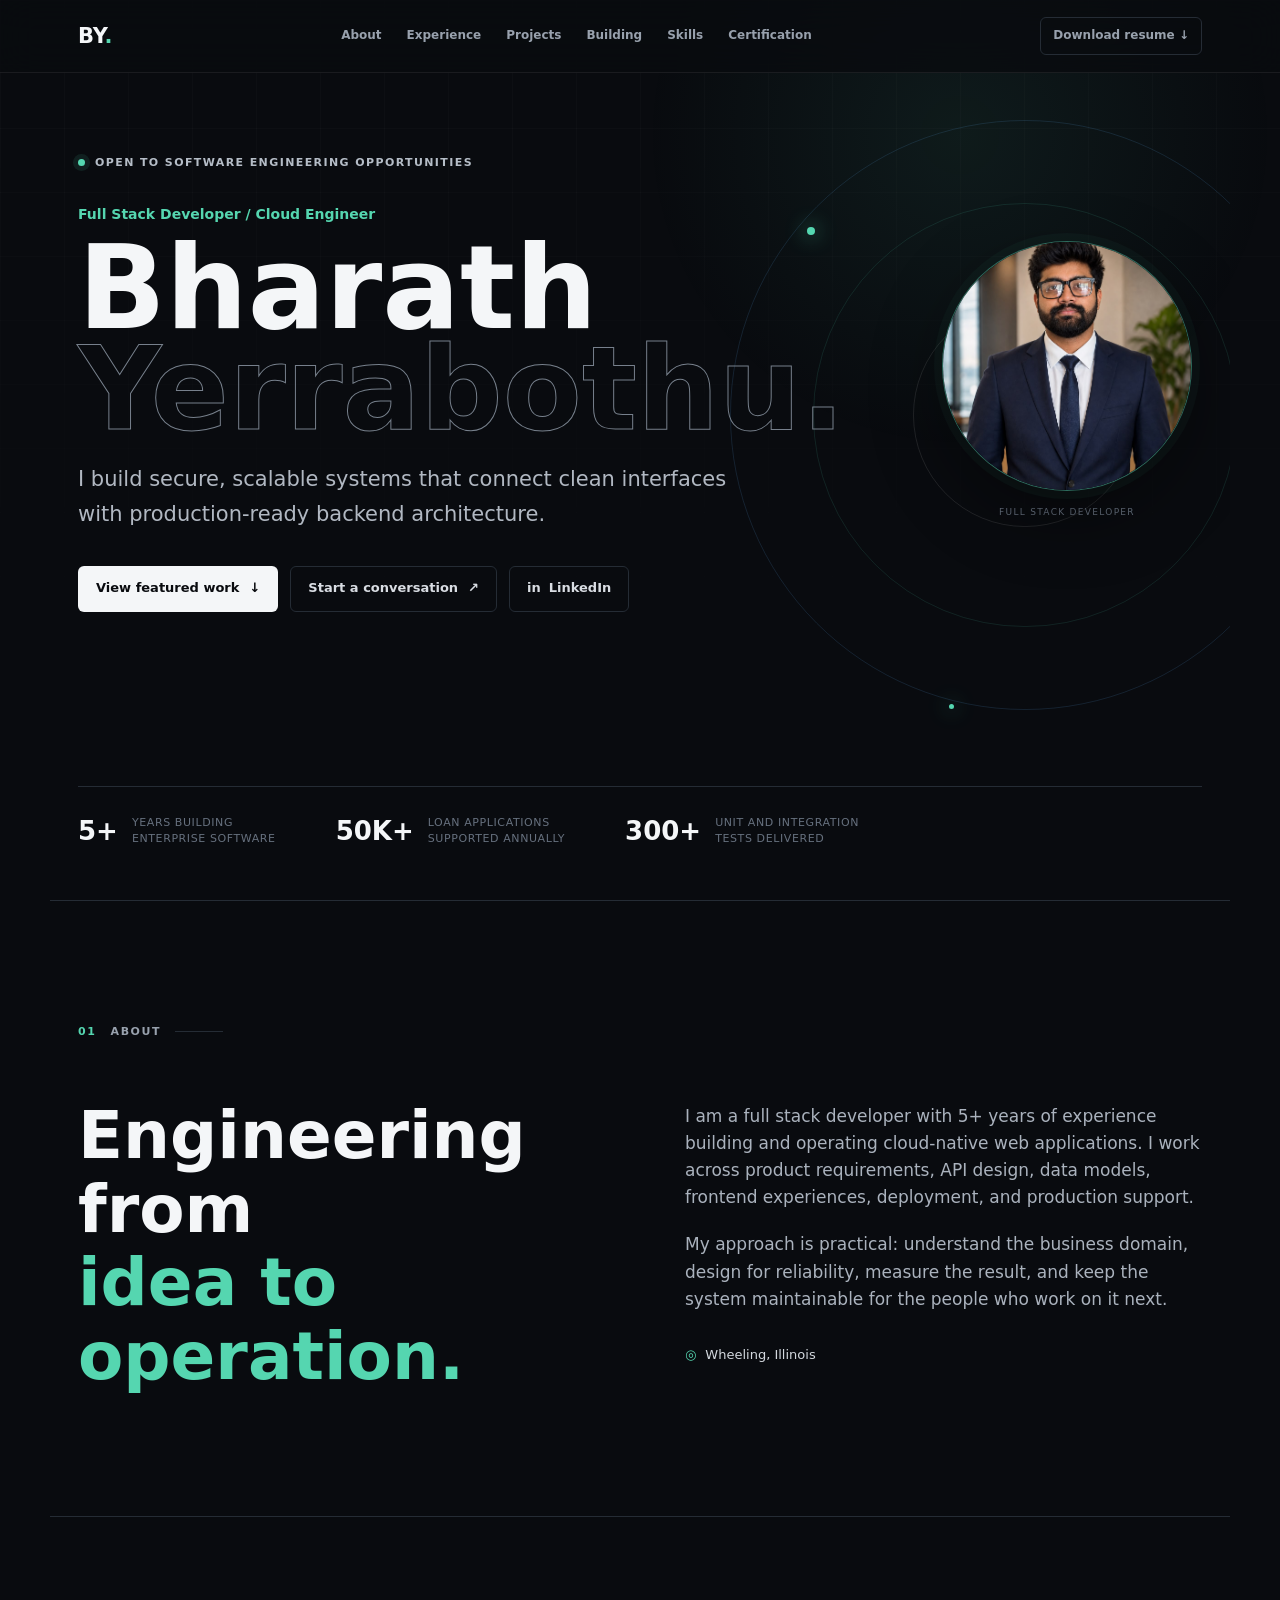
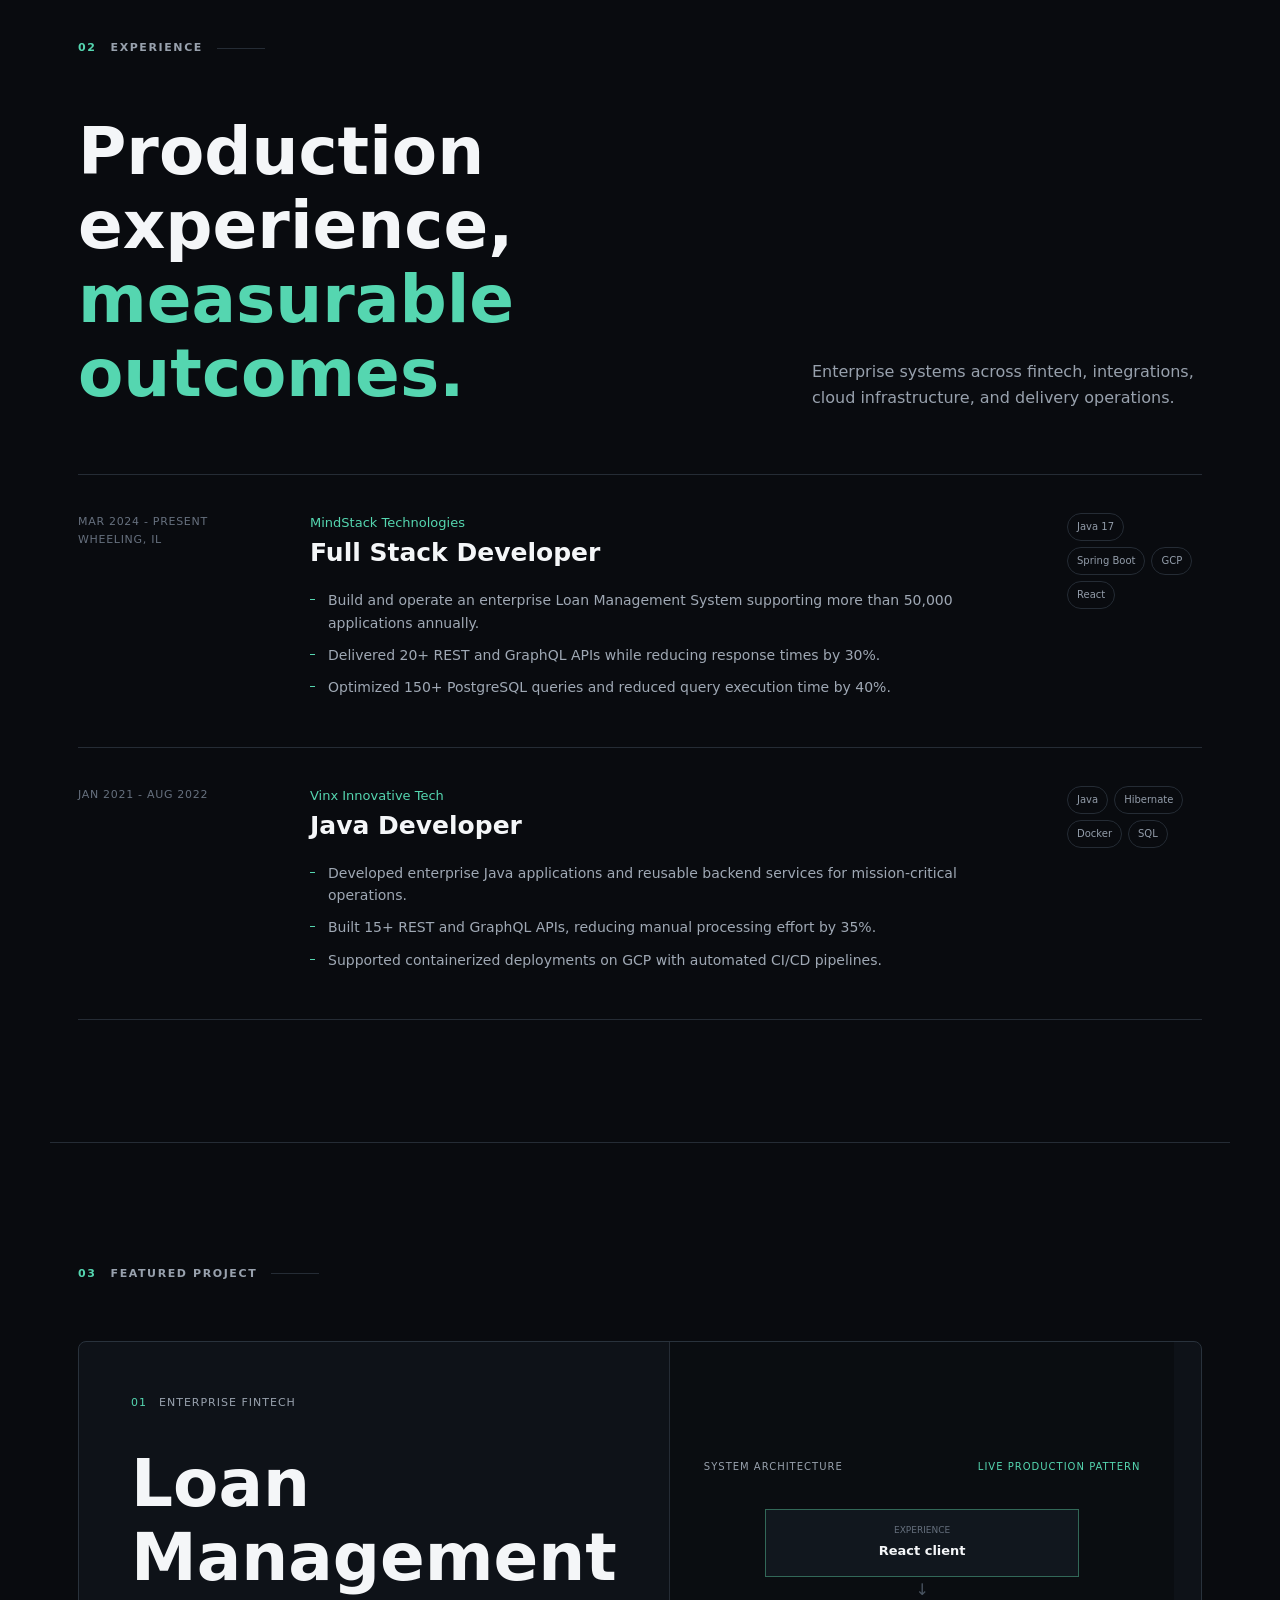
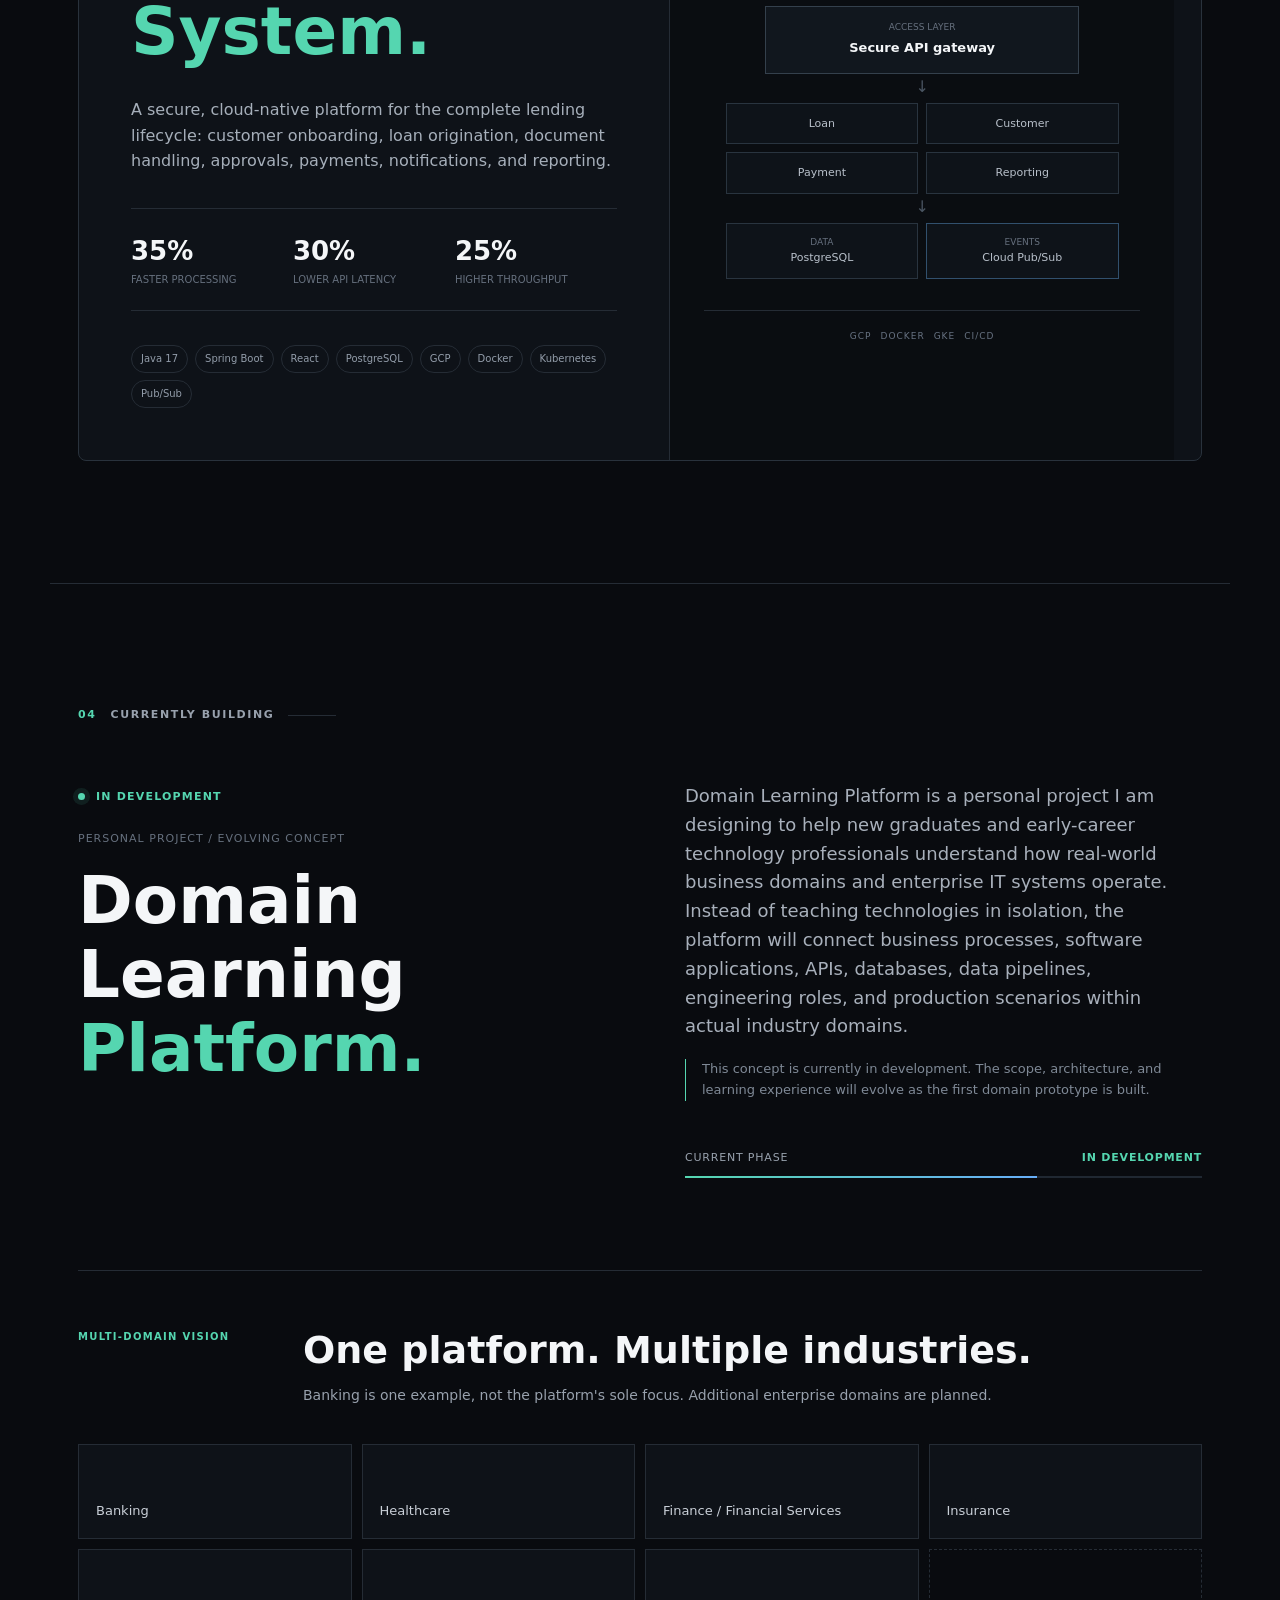
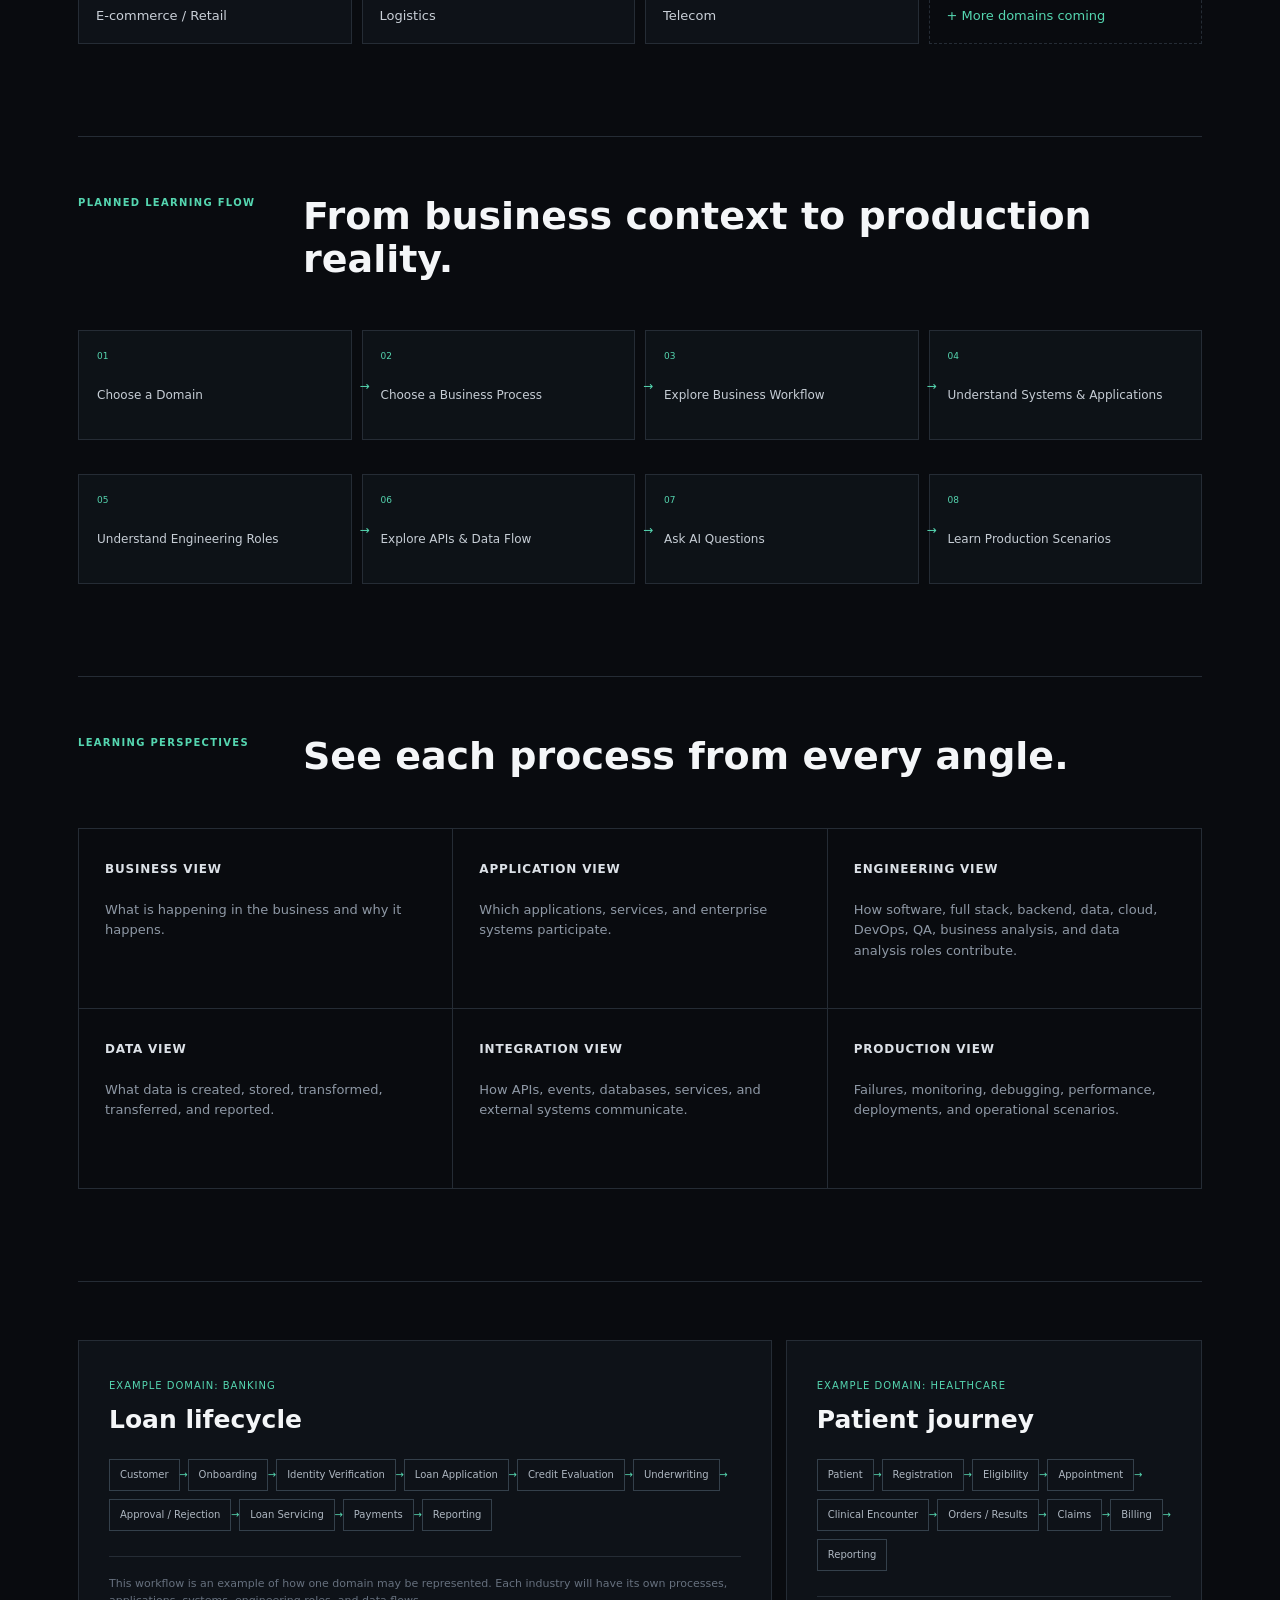
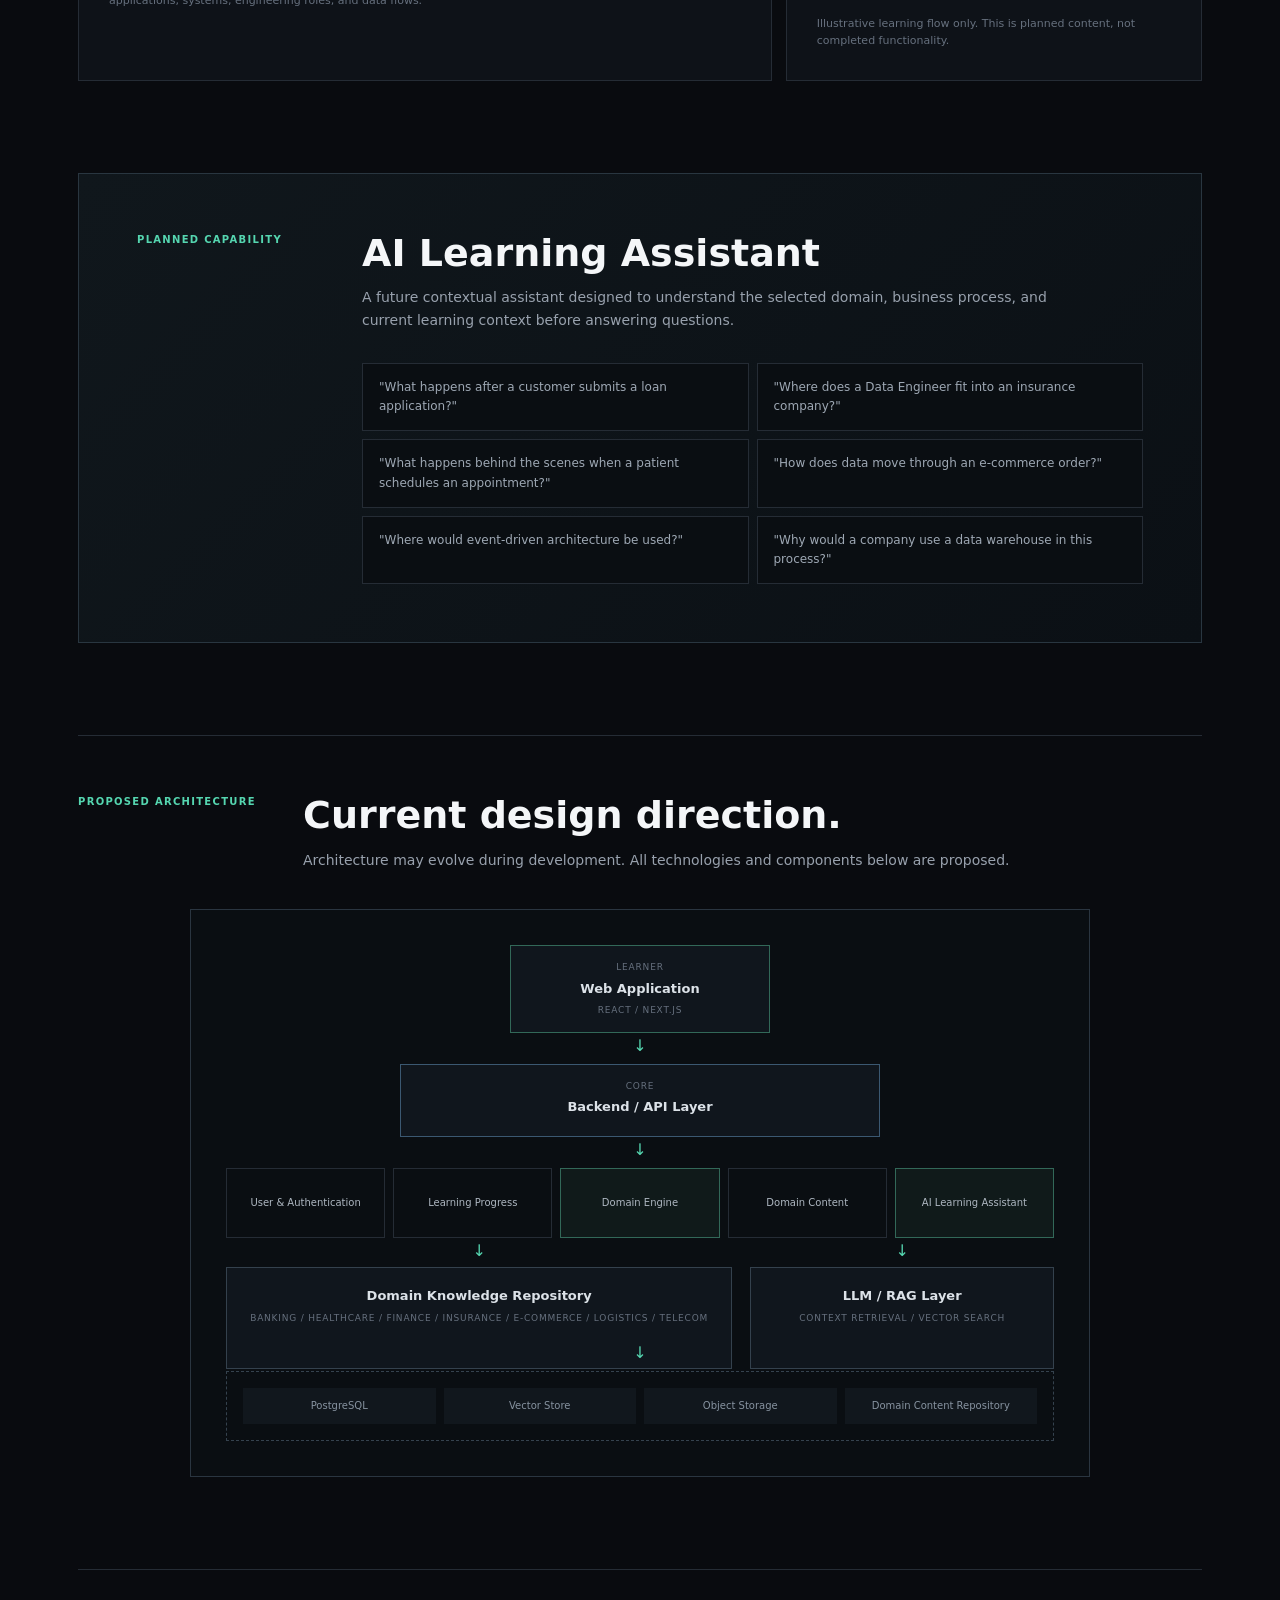
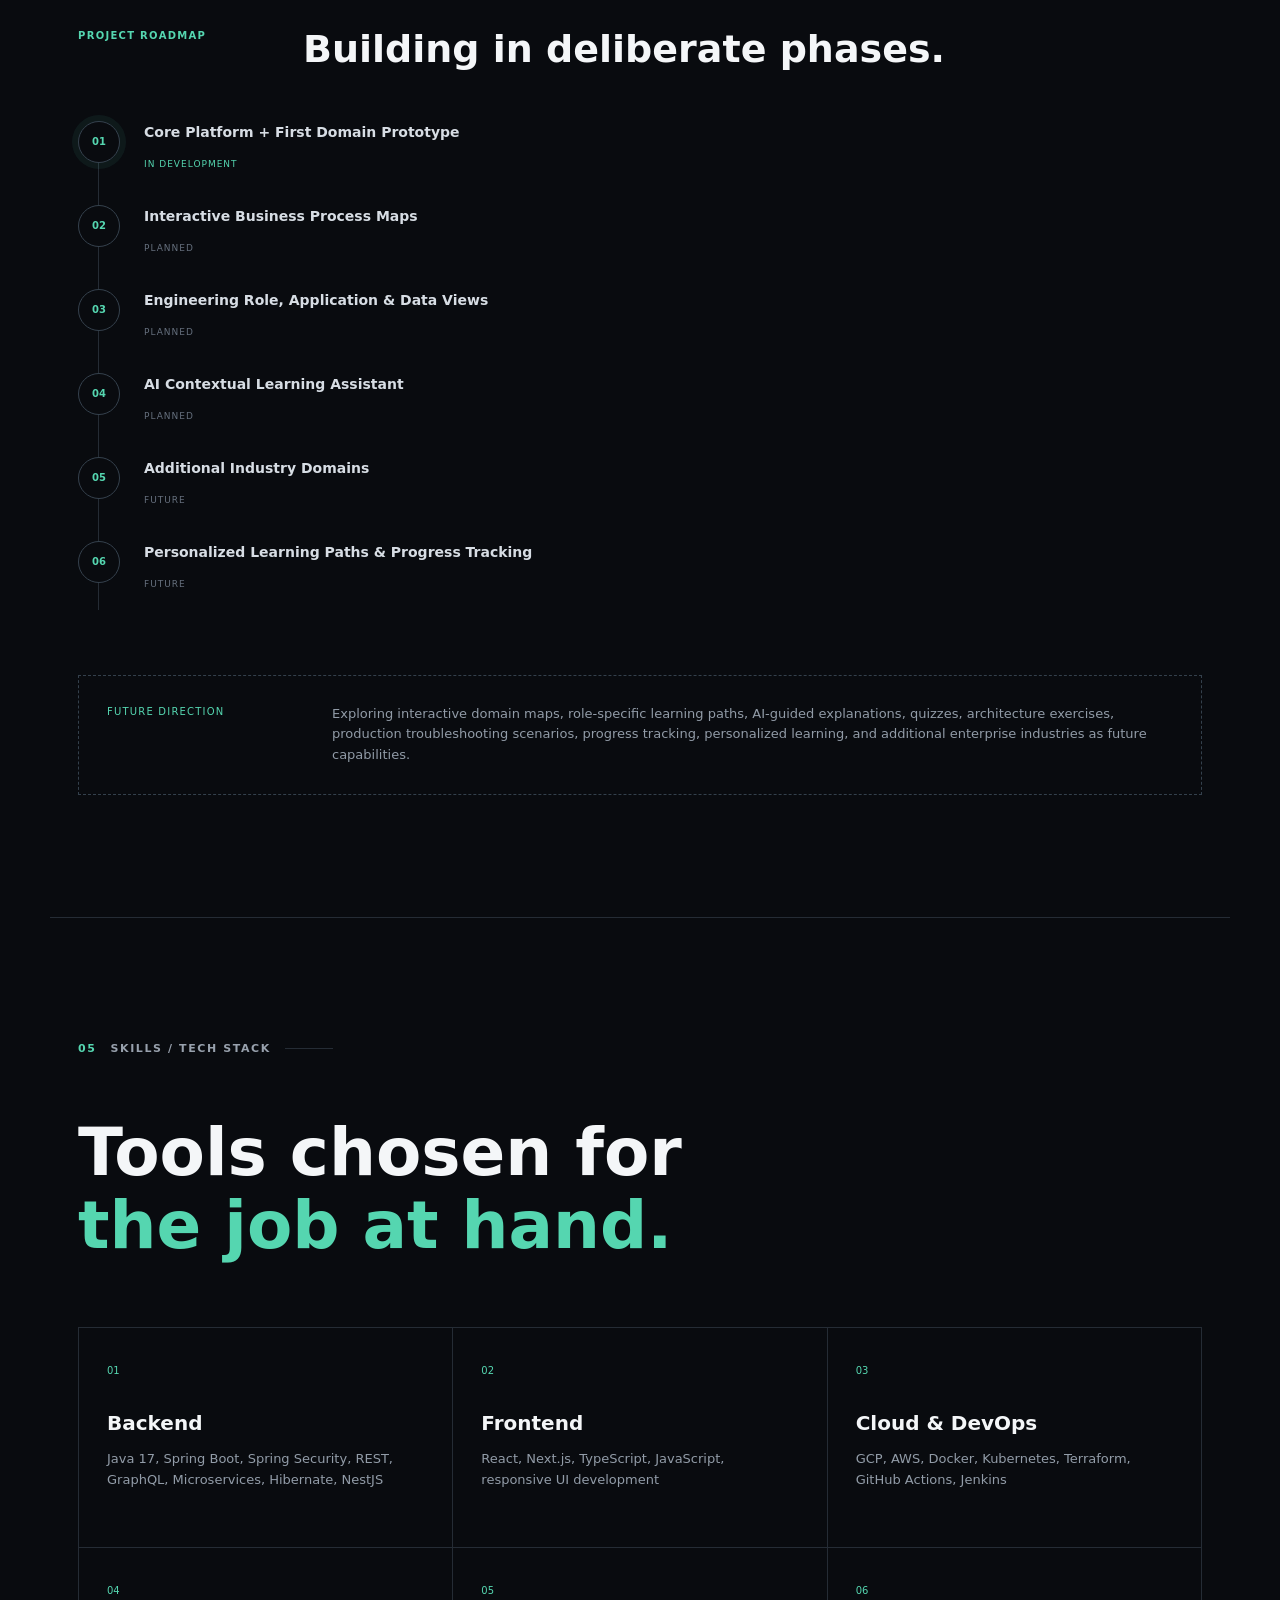
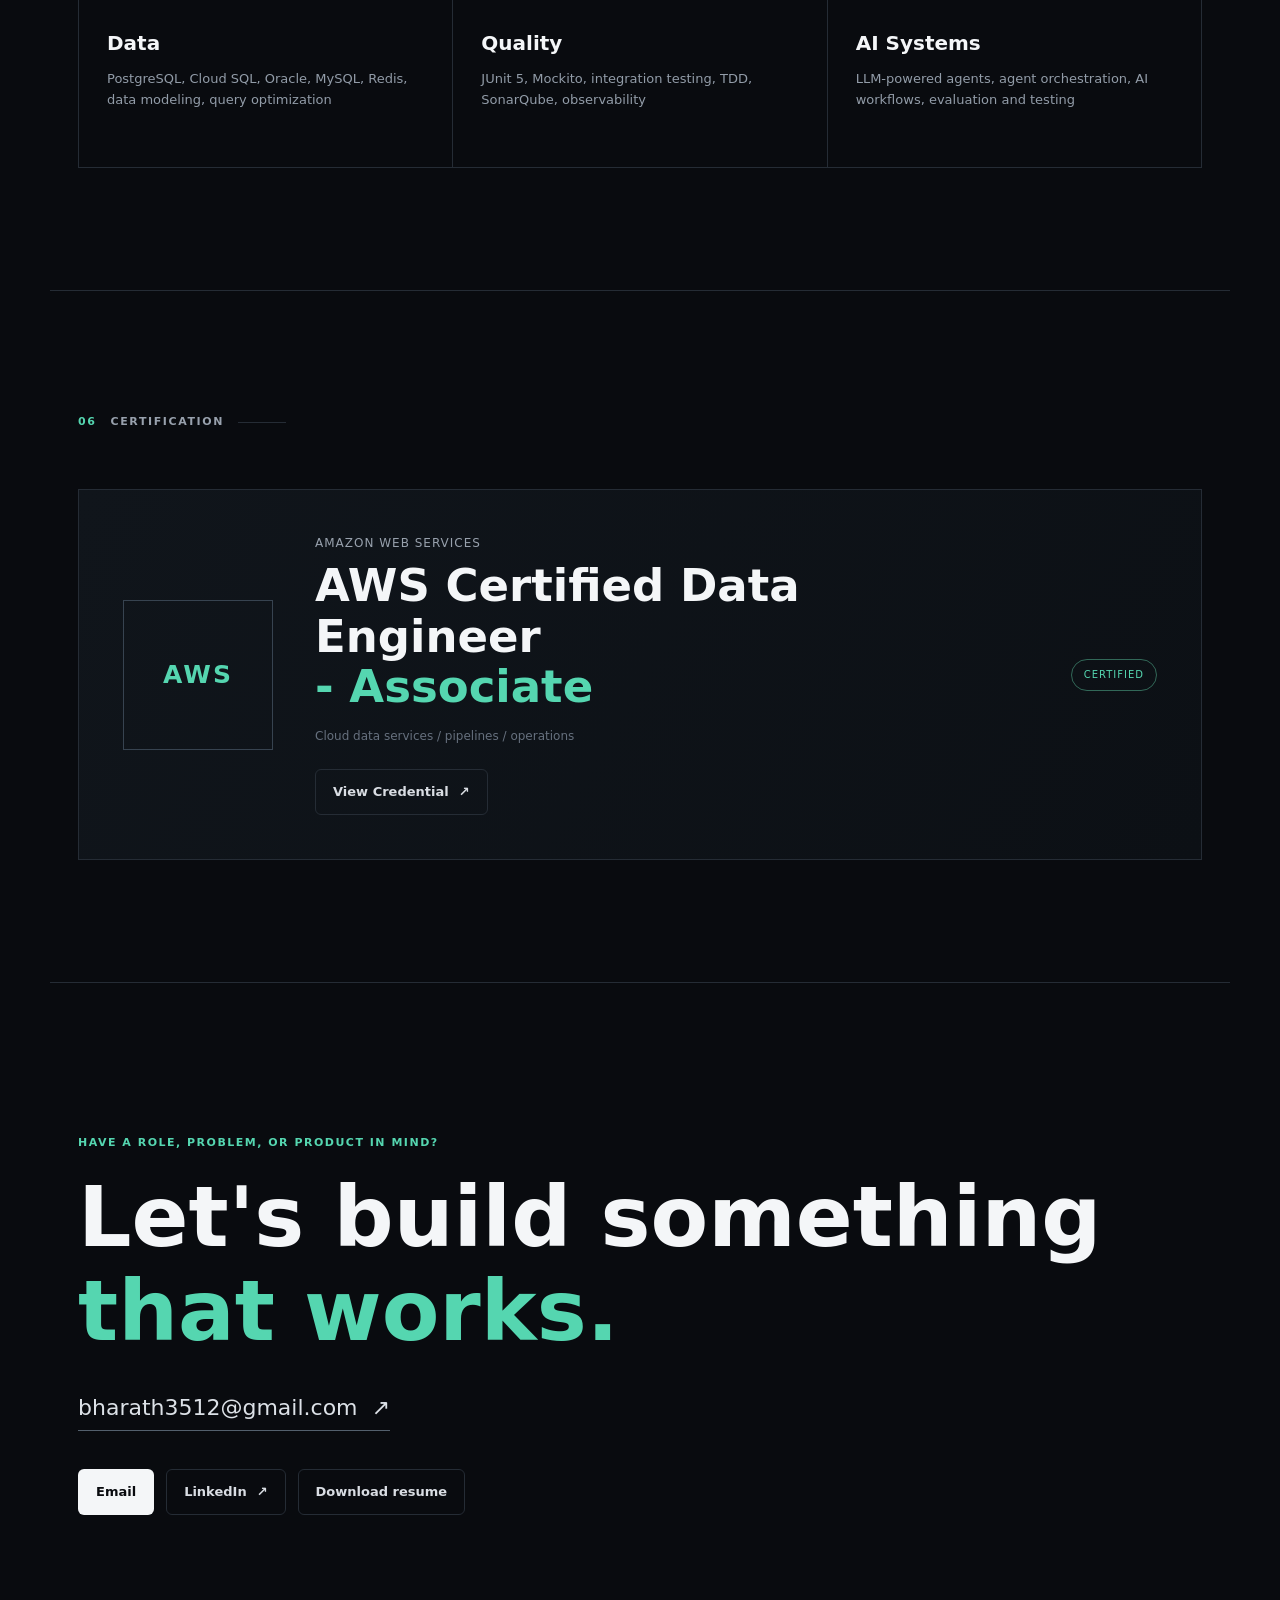
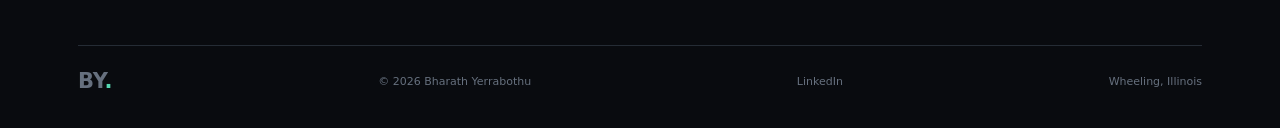
==== index.html @ e163ebf1 "Move portfolio files to repository root" ====
<!doctype html>
<html lang="en">
<head>
  <meta charset="UTF-8">
  <meta name="viewport" content="width=device-width, initial-scale=1.0">
  <meta name="description" content="Bharath Yerrabothu is a full stack developer building reliable cloud-native applications with Java, Spring Boot, React, and GCP.">
  <meta name="theme-color" content="#090b0f">
  <title>Bharath Yerrabothu | Full Stack Developer</title>
  <link rel="stylesheet" href="style.css">
</head>
<body>
  <a class="skip-link" href="#main">Skip to content</a>
  <div class="cursor-glow" aria-hidden="true"></div>

  <header class="site-header">
    <nav class="nav" aria-label="Primary navigation">
      <a class="logo" href="#home" aria-label="Bharath Yerrabothu, home">BY<span>.</span></a>
      <button class="menu-button" type="button" aria-expanded="false" aria-controls="nav-links" aria-label="Open navigation">
        <span></span><span></span>
      </button>
      <div class="nav-links" id="nav-links">
        <a href="#about">About</a><a href="#experience">Experience</a><a href="#projects">Projects</a>
        <a href="#building">Building</a><a href="#skills">Skills</a><a href="#certification">Certification</a>
      </div>
      <a class="resume-link" href="Bharath_Yerrabothu_Resume.pdf" download>Download resume <span aria-hidden="true">&#8595;</span></a>
    </nav>
  </header>

  <main id="main">
    <section id="home" class="hero">
      <div class="hero-orbit" aria-hidden="true"><span></span><span></span><span></span></div>
      <div class="hero-main">
      <div class="hero-content">
        <p class="availability"><i></i> Open to software engineering opportunities</p>
        <p class="hero-role">Full Stack Developer / Cloud Engineer</p>
        <h1>Bharath<br><span>Yerrabothu.</span></h1>
        <p class="hero-summary">I build secure, scalable systems that connect clean interfaces with production-ready backend architecture.</p>
        <div class="hero-actions">
          <a class="button button-primary" href="#projects">View featured work <span aria-hidden="true">&#8595;</span></a>
          <a class="button button-secondary" href="mailto:bharath3512@gmail.com">Start a conversation <span aria-hidden="true">&#8599;</span></a>
          <a class="button button-secondary social-button" href="https://www.linkedin.com/in/bharathraj9/" target="_blank" rel="noopener noreferrer">in <span>LinkedIn</span></a>
        </div>
      </div>
      <div class="profile-wrap">
        <div class="profile-frame" id="profile-frame">
          <div class="profile-placeholder" aria-hidden="true"><span>BY</span><small>Add profile-photo.jpg</small></div>
          <img src="profile-photo.jpg" alt="Bharath Yerrabothu" id="profile-photo">
        </div>
        <span class="profile-caption">Full Stack Developer</span>
      </div>
      </div>
      <div class="hero-proof" aria-label="Career highlights">
        <div><strong>5+</strong><span>years building<br>enterprise software</span></div>
        <div><strong>50K+</strong><span>loan applications<br>supported annually</span></div>
        <div><strong>300+</strong><span>unit and integration<br>tests delivered</span></div>
      </div>
    </section>

    <section id="about" class="section reveal">
      <div class="section-label"><span>01</span> About</div>
      <div class="about-grid">
        <h2>Engineering from<br><em>idea to operation.</em></h2>
        <div class="body-copy">
          <p>I am a full stack developer with 5+ years of experience building and operating cloud-native web applications. I work across product requirements, API design, data models, frontend experiences, deployment, and production support.</p>
          <p>My approach is practical: understand the business domain, design for reliability, measure the result, and keep the system maintainable for the people who work on it next.</p>
          <div class="location"><span aria-hidden="true">&#9678;</span> Wheeling, Illinois</div>
        </div>
      </div>
    </section>

    <section id="experience" class="section reveal">
      <div class="section-label"><span>02</span> Experience</div>
      <div class="section-heading"><h2>Production experience,<br><em>measurable outcomes.</em></h2><p>Enterprise systems across fintech, integrations, cloud infrastructure, and delivery operations.</p></div>
      <div class="timeline">
        <article class="experience-item">
          <div class="experience-meta"><time>Mar 2024 - Present</time><span>Wheeling, IL</span></div>
          <div class="experience-main"><p class="company">MindStack Technologies</p><h3>Full Stack Developer</h3><ul><li>Build and operate an enterprise Loan Management System supporting more than 50,000 applications annually.</li><li>Delivered 20+ REST and GraphQL APIs while reducing response times by 30%.</li><li>Optimized 150+ PostgreSQL queries and reduced query execution time by 40%.</li></ul></div>
          <div class="experience-tags"><span>Java 17</span><span>Spring Boot</span><span>GCP</span><span>React</span></div>
        </article>
        <article class="experience-item">
          <div class="experience-meta"><time>Jan 2021 - Aug 2022</time></div>
          <div class="experience-main"><p class="company">Vinx Innovative Tech</p><h3>Java Developer</h3><ul><li>Developed enterprise Java applications and reusable backend services for mission-critical operations.</li><li>Built 15+ REST and GraphQL APIs, reducing manual processing effort by 35%.</li><li>Supported containerized deployments on GCP with automated CI/CD pipelines.</li></ul></div>
          <div class="experience-tags"><span>Java</span><span>Hibernate</span><span>Docker</span><span>SQL</span></div>
        </article>
      </div>
    </section>

    <section id="projects" class="section reveal">
      <div class="section-label"><span>03</span> Featured Project</div>
      <article class="featured-project">
        <div class="project-copy">
          <div class="project-kicker"><span>01</span> Enterprise Fintech</div>
          <h2>Loan Management<br><em>System.</em></h2>
          <p>A secure, cloud-native platform for the complete lending lifecycle: customer onboarding, loan origination, document handling, approvals, payments, notifications, and reporting.</p>
          <div class="project-results"><div><strong>35%</strong><span>faster processing</span></div><div><strong>30%</strong><span>lower API latency</span></div><div><strong>25%</strong><span>higher throughput</span></div></div>
          <div class="tech-list"><span>Java 17</span><span>Spring Boot</span><span>React</span><span>PostgreSQL</span><span>GCP</span><span>Docker</span><span>Kubernetes</span><span>Pub/Sub</span></div>
        </div>
        <div class="system-map" aria-label="Loan platform architecture diagram">
          <div class="map-head"><span>System architecture</span><i>Live production pattern</i></div>
          <div class="map-node map-client"><small>Experience</small><strong>React client</strong></div>
          <span class="map-line">&#8595;</span>
          <div class="map-node"><small>Access layer</small><strong>Secure API gateway</strong></div>
          <span class="map-line">&#8595;</span>
          <div class="service-grid"><div>Loan</div><div>Customer</div><div>Payment</div><div>Reporting</div></div>
          <span class="map-line">&#8595;</span>
          <div class="data-grid"><div><small>Data</small>PostgreSQL</div><div><small>Events</small>Cloud Pub/Sub</div></div>
          <div class="map-foot"><span>GCP</span><span>Docker</span><span>GKE</span><span>CI/CD</span></div>
        </div>
      </article>
    </section>

    <section id="building" class="section reveal">
      <div class="section-label"><span>04</span> Currently Building</div>
      <div class="building-grid">
        <div>
          <div class="status"><i></i><span>In development</span></div>
          <p class="project-type">Personal Project / Evolving Concept</p>
          <h2>Domain Learning<br><em>Platform.</em></h2>
        </div>
        <div class="building-copy">
          <p>Domain Learning Platform is a personal project I am designing to help new graduates and early-career technology professionals understand how real-world business domains and enterprise IT systems operate. Instead of teaching technologies in isolation, the platform will connect business processes, software applications, APIs, databases, data pipelines, engineering roles, and production scenarios within actual industry domains.</p>
          <p class="development-note">This concept is currently in development. The scope, architecture, and learning experience will evolve as the first domain prototype is built.</p>
          <div class="progress"><div><span>Current phase</span><strong>In Development</strong></div><i><b></b></i></div>
        </div>
      </div>

      <div class="project-block domains-block">
        <div class="project-block-heading"><span>Multi-domain vision</span><h3>One platform. Multiple industries.</h3><p>Banking is one example, not the platform's sole focus. Additional enterprise domains are planned.</p></div>
        <div class="domain-grid"><article>Banking</article><article>Healthcare</article><article>Finance / Financial Services</article><article>Insurance</article><article>E-commerce / Retail</article><article>Logistics</article><article>Telecom</article><article class="domain-more">+ More domains coming</article></div>
      </div>

      <div class="project-block">
        <div class="project-block-heading"><span>Planned learning flow</span><h3>From business context to production reality.</h3></div>
        <ol class="learning-flow"><li><span>01</span>Choose a Domain</li><li><span>02</span>Choose a Business Process</li><li><span>03</span>Explore Business Workflow</li><li><span>04</span>Understand Systems & Applications</li><li><span>05</span>Understand Engineering Roles</li><li><span>06</span>Explore APIs & Data Flow</li><li><span>07</span>Ask AI Questions</li><li><span>08</span>Learn Production Scenarios</li></ol>
      </div>

      <div class="project-block">
        <div class="project-block-heading"><span>Learning perspectives</span><h3>See each process from every angle.</h3></div>
        <div class="perspective-grid">
          <article><span>Business View</span><p>What is happening in the business and why it happens.</p></article>
          <article><span>Application View</span><p>Which applications, services, and enterprise systems participate.</p></article>
          <article><span>Engineering View</span><p>How software, full stack, backend, data, cloud, DevOps, QA, business analysis, and data analysis roles contribute.</p></article>
          <article><span>Data View</span><p>What data is created, stored, transformed, transferred, and reported.</p></article>
          <article><span>Integration View</span><p>How APIs, events, databases, services, and external systems communicate.</p></article>
          <article><span>Production View</span><p>Failures, monitoring, debugging, performance, deployments, and operational scenarios.</p></article>
        </div>
      </div>

      <div class="project-block examples-grid">
        <article class="workflow-example"><span>Example Domain: Banking</span><h3>Loan lifecycle</h3><div class="workflow-steps"><i>Customer</i><i>Onboarding</i><i>Identity Verification</i><i>Loan Application</i><i>Credit Evaluation</i><i>Underwriting</i><i>Approval / Rejection</i><i>Loan Servicing</i><i>Payments</i><i>Reporting</i></div><p>This workflow is an example of how one domain may be represented. Each industry will have its own processes, applications, systems, engineering roles, and data flows.</p></article>
        <article class="workflow-example"><span>Example Domain: Healthcare</span><h3>Patient journey</h3><div class="workflow-steps"><i>Patient</i><i>Registration</i><i>Eligibility</i><i>Appointment</i><i>Clinical Encounter</i><i>Orders / Results</i><i>Claims</i><i>Billing</i><i>Reporting</i></div><p>Illustrative learning flow only. This is planned content, not completed functionality.</p></article>
      </div>

      <div class="project-block assistant-block">
        <div class="project-block-heading"><span>Planned capability</span><h3>AI Learning Assistant</h3><p>A future contextual assistant designed to understand the selected domain, business process, and current learning context before answering questions.</p></div>
        <div class="question-grid"><p>"What happens after a customer submits a loan application?"</p><p>"Where does a Data Engineer fit into an insurance company?"</p><p>"What happens behind the scenes when a patient schedules an appointment?"</p><p>"How does data move through an e-commerce order?"</p><p>"Where would event-driven architecture be used?"</p><p>"Why would a company use a data warehouse in this process?"</p></div>
      </div>

      <div class="project-block architecture-block">
        <div class="project-block-heading"><span>Proposed Architecture</span><h3>Current design direction.</h3><p>Architecture may evolve during development. All technologies and components below are proposed.</p></div>
        <div class="proposed-architecture" aria-label="Proposed Domain Learning Platform architecture">
          <div class="arch-node arch-entry"><small>Learner</small><strong>Web Application</strong><em>React / Next.js</em></div><div class="arch-arrow">&#8595;</div>
          <div class="arch-node arch-backend"><small>Core</small><strong>Backend / API Layer</strong></div><div class="arch-arrow">&#8595;</div>
          <div class="arch-services"><div>User & Authentication</div><div>Learning Progress</div><div class="featured">Domain Engine</div><div>Domain Content</div><div class="featured">AI Learning Assistant</div></div>
          <div class="arch-branches"><div><span>&#8595;</span><div class="arch-node"><strong>Domain Knowledge Repository</strong><em>Banking / Healthcare / Finance / Insurance / E-commerce / Logistics / Telecom</em></div></div><div><span>&#8595;</span><div class="arch-node"><strong>LLM / RAG Layer</strong><em>Context retrieval / Vector search</em></div></div></div>
          <div class="arch-arrow">&#8595;</div><div class="arch-storage"><span>PostgreSQL</span><span>Vector Store</span><span>Object Storage</span><span>Domain Content Repository</span></div>
        </div>
      </div>

      <div class="project-block roadmap-block">
        <div class="project-block-heading"><span>Project roadmap</span><h3>Building in deliberate phases.</h3></div>
        <div class="roadmap"><article><b>01</b><div><h4>Core Platform + First Domain Prototype</h4><span class="roadmap-active">In Development</span></div></article><article><b>02</b><div><h4>Interactive Business Process Maps</h4><span>Planned</span></div></article><article><b>03</b><div><h4>Engineering Role, Application & Data Views</h4><span>Planned</span></div></article><article><b>04</b><div><h4>AI Contextual Learning Assistant</h4><span>Planned</span></div></article><article><b>05</b><div><h4>Additional Industry Domains</h4><span>Future</span></div></article><article><b>06</b><div><h4>Personalized Learning Paths & Progress Tracking</h4><span>Future</span></div></article></div>
      </div>

      <div class="future-direction"><span>Future Direction</span><p>Exploring interactive domain maps, role-specific learning paths, AI-guided explanations, quizzes, architecture exercises, production troubleshooting scenarios, progress tracking, personalized learning, and additional enterprise industries as future capabilities.</p></div>
    </section>

    <section id="skills" class="section reveal">
      <div class="section-label"><span>05</span> Skills / Tech Stack</div>
      <div class="section-heading"><h2>Tools chosen for<br><em>the job at hand.</em></h2></div>
      <div class="skills-grid">
        <article><span>01</span><h3>Backend</h3><p>Java 17, Spring Boot, Spring Security, REST, GraphQL, Microservices, Hibernate, NestJS</p></article>
        <article><span>02</span><h3>Frontend</h3><p>React, Next.js, TypeScript, JavaScript, responsive UI development</p></article>
        <article><span>03</span><h3>Cloud & DevOps</h3><p>GCP, AWS, Docker, Kubernetes, Terraform, GitHub Actions, Jenkins</p></article>
        <article><span>04</span><h3>Data</h3><p>PostgreSQL, Cloud SQL, Oracle, MySQL, Redis, data modeling, query optimization</p></article>
        <article><span>05</span><h3>Quality</h3><p>JUnit 5, Mockito, integration testing, TDD, SonarQube, observability</p></article>
        <article><span>06</span><h3>AI Systems</h3><p>LLM-powered agents, agent orchestration, AI workflows, evaluation and testing</p></article>
      </div>
    </section>

    <section id="certification" class="section reveal">
      <div class="section-label"><span>06</span> Certification</div>
      <article class="certification-card">
        <div class="cert-mark" aria-hidden="true">AWS</div>
        <div><p>Amazon Web Services</p><h2>AWS Certified Data Engineer<br><em>- Associate</em></h2><span>Cloud data services / pipelines / operations</span><a class="button button-secondary credential-button" href="https://www.credly.com/badges/38e1c4bd-2716-48ea-8cf2-a0beb8842b4e/public_url" target="_blank" rel="noopener noreferrer">View Credential <span aria-hidden="true">&#8599;</span></a></div>
        <div class="cert-badge">Certified</div>
      </article>
    </section>

    <section id="contact" class="contact reveal">
      <p class="contact-kicker">Have a role, problem, or product in mind?</p>
      <h2>Let's build something<br><em>that works.</em></h2>
      <a class="contact-email" href="mailto:bharath3512@gmail.com">bharath3512@gmail.com <span aria-hidden="true">&#8599;</span></a>
      <div class="contact-actions"><a class="button button-primary" href="mailto:bharath3512@gmail.com">Email</a><a class="button button-secondary" href="https://www.linkedin.com/in/bharathraj9/" target="_blank" rel="noopener noreferrer">LinkedIn <span aria-hidden="true">&#8599;</span></a><a class="button button-secondary" href="Bharath_Yerrabothu_Resume.pdf" download>Download resume</a></div>
      <footer><a class="logo" href="#home">BY<span>.</span></a><span>&copy; <span id="year">2026</span> Bharath Yerrabothu</span><a href="https://www.linkedin.com/in/bharathraj9/" target="_blank" rel="noopener noreferrer">LinkedIn</a><span>Wheeling, Illinois</span></footer>
    </section>
  </main>
  <script src="script.js"></script>
</body>
</html>
---- style.css ----
:root{--bg:#090b0f;--surface:#0e1218;--surface-2:#121820;--text:#f4f6f8;--muted:#98a1ad;--subtle:#66707e;--line:#252c35;--accent:#55d6b0;--blue:#67aef8;--max:1180px;--header:72px}*{box-sizing:border-box}html{scroll-behavior:smooth;scroll-padding-top:var(--header)}body{margin:0;background:var(--bg);color:var(--text);font-family:Inter,ui-sans-serif,system-ui,-apple-system,BlinkMacSystemFont,"Segoe UI",sans-serif;line-height:1.6;overflow-x:hidden}body::before{content:"";position:fixed;inset:0;z-index:-2;background:linear-gradient(rgba(255,255,255,.025) 1px,transparent 1px),linear-gradient(90deg,rgba(255,255,255,.025) 1px,transparent 1px);background-size:64px 64px;mask-image:linear-gradient(to bottom,#000,transparent 75%)}a{color:inherit}button,a{-webkit-tap-highlight-color:transparent}.skip-link{position:fixed;top:-60px;left:20px;z-index:100;background:var(--text);color:var(--bg);padding:10px 14px;text-decoration:none}.skip-link:focus{top:12px}.cursor-glow{--x:75%;--y:15%;position:fixed;inset:0;z-index:-1;pointer-events:none;background:radial-gradient(450px circle at var(--x) var(--y),rgba(85,214,176,.08),transparent 70%)}.site-header{position:fixed;inset:0 0 auto;z-index:30;border-bottom:1px solid rgba(255,255,255,.07);background:rgba(9,11,15,.82);backdrop-filter:blur(18px)}.nav{height:var(--header);max-width:var(--max);margin:auto;padding:0 28px;display:flex;align-items:center;justify-content:space-between;gap:24px}.logo{font-size:21px;font-weight:800;text-decoration:none;line-height:1}.logo span,h2 em{color:var(--accent)}.nav-links{display:flex;align-items:center;gap:25px}.nav-links a,.resume-link{position:relative;color:var(--muted);font-size:12px;font-weight:600;text-decoration:none}.nav-links a::after{content:"";position:absolute;left:0;right:100%;bottom:-8px;height:1px;background:var(--accent);transition:right .25s ease}.nav-links a:hover,.nav-links a.active{color:var(--text)}.nav-links a:hover::after,.nav-links a.active::after{right:0}.resume-link{border:1px solid var(--line);border-radius:6px;padding:8px 12px;transition:.25s ease}.resume-link:hover{color:var(--text);border-color:#4a5563;transform:translateY(-2px)}.menu-button{display:none}.hero,.section,.contact{max-width:var(--max);margin:auto;padding-left:28px;padding-right:28px}.hero{position:relative;min-height:100svh;padding-top:calc(var(--header) + 76px);padding-bottom:54px;display:flex;flex-direction:column;justify-content:space-between;overflow:hidden}.hero-content{position:relative;z-index:2;max-width:900px;animation:hero-in .9s cubic-bezier(.2,.7,.2,1) both}.availability{display:inline-flex;align-items:center;gap:10px;margin:0 0 32px;color:#b5bdc7;font-size:11px;font-weight:700;text-transform:uppercase;letter-spacing:1.4px}.availability i,.status i{width:7px;height:7px;background:var(--accent);border-radius:50%;box-shadow:0 0 0 5px rgba(85,214,176,.1)}.hero-role{margin:0;color:var(--accent);font-size:14px;font-weight:650}.hero h1{margin:12px 0 22px;font-size:clamp(64px,9vw,126px);line-height:.88;letter-spacing:0;font-weight:750}.hero h1 span{color:transparent;-webkit-text-stroke:1px #77808c}.hero-summary{max-width:670px;margin:0;color:#b1b8c2;font-size:clamp(17px,2vw,21px);line-height:1.65}.hero-actions{display:flex;gap:12px;margin-top:34px}.button{display:inline-flex;align-items:center;justify-content:center;gap:10px;min-height:46px;padding:0 17px;border:1px solid transparent;border-radius:6px;font-size:13px;font-weight:700;text-decoration:none;transition:transform .25s ease,border-color .25s ease,background .25s ease}.button:hover{transform:translateY(-3px)}.button-primary{background:var(--text);color:var(--bg)}.button-primary:hover{background:var(--accent)}.button-secondary{border-color:var(--line);color:#d9dde3}.button-secondary:hover{border-color:#56606d;background:#11161c}.hero-proof{position:relative;z-index:2;display:flex;gap:60px;margin-top:78px;padding-top:28px;border-top:1px solid var(--line);animation:hero-in .9s .2s cubic-bezier(.2,.7,.2,1) both}.hero-proof div{display:flex;align-items:center;gap:14px}.hero-proof strong{font-size:26px;line-height:1}.hero-proof span{color:var(--subtle);font-size:11px;line-height:1.4;text-transform:uppercase;letter-spacing:.6px}.hero-orbit{position:absolute;width:min(48vw,590px);aspect-ratio:1;right:-90px;top:120px;border:1px solid rgba(103,174,248,.14);border-radius:50%;animation:rotate 35s linear infinite}.hero-orbit::before,.hero-orbit::after{content:"";position:absolute;border:1px solid rgba(85,214,176,.12);border-radius:50%;inset:14%}.hero-orbit::after{inset:31%;border-color:rgba(255,255,255,.1)}.hero-orbit span{position:absolute;width:8px;height:8px;border-radius:50%;background:var(--accent);box-shadow:0 0 20px var(--accent)}.hero-orbit span:first-child{left:13%;top:18%}.hero-orbit span:nth-child(2){right:3%;top:53%;background:var(--blue)}.hero-orbit span:last-child{left:37%;bottom:0;width:5px;height:5px}.section{padding-top:122px;padding-bottom:122px;border-top:1px solid var(--line)}.section-label{display:flex;align-items:center;gap:14px;margin-bottom:58px;color:var(--muted);font-size:11px;font-weight:700;text-transform:uppercase;letter-spacing:1.6px}.section-label span{color:var(--accent)}.section-label::after{content:"";height:1px;width:48px;background:var(--line)}h2,h3{margin:0;line-height:1.12;letter-spacing:0}h2{font-size:clamp(38px,5.3vw,66px);font-weight:690}h2 em{font-style:normal}h3{font-size:25px}.about-grid{display:grid;grid-template-columns:1fr 1fr;gap:90px}.body-copy{padding-top:4px}.body-copy p{margin:0 0 20px;color:#aab2bd;font-size:17px}.location{display:flex;align-items:center;gap:9px;margin-top:32px;color:#d3d8de;font-size:13px}.location span{color:var(--accent)}.section-heading{display:flex;align-items:end;justify-content:space-between;gap:60px;margin-bottom:64px}.section-heading>p{max-width:390px;margin:0;color:var(--muted)}.timeline{border-bottom:1px solid var(--line)}.experience-item{display:grid;grid-template-columns:190px 1fr 135px;gap:42px;padding:38px 0;border-top:1px solid var(--line);transition:background .25s ease}.experience-item:hover{background:linear-gradient(90deg,transparent,rgba(255,255,255,.02),transparent)}.experience-meta{display:flex;flex-direction:column;color:var(--subtle);font-size:11px;text-transform:uppercase;letter-spacing:.7px}.experience-main .company{margin:0 0 5px;color:var(--accent);font-size:13px}.experience-main ul{margin:22px 0 0;padding:0;list-style:none}.experience-main li{position:relative;margin:10px 0;padding-left:18px;color:#9fa8b4;font-size:14px}.experience-main li::before{content:"";position:absolute;left:0;top:10px;width:5px;height:1px;background:var(--accent)}.experience-tags{display:flex;align-content:flex-start;flex-wrap:wrap;gap:6px}.experience-tags span,.tech-list span,.build-features span{border:1px solid var(--line);border-radius:999px;padding:5px 9px;color:#939daa;font-size:10px}.featured-project{display:grid;grid-template-columns:1.05fr .95fr;min-height:620px;border:1px solid #29323c;border-radius:8px;overflow:hidden;background:var(--surface);transition:transform .35s ease,border-color .35s ease,box-shadow .35s ease}.featured-project:hover{transform:translateY(-5px);border-color:#43515e;box-shadow:0 30px 70px rgba(0,0,0,.28)}.project-copy{padding:52px}.project-kicker{display:flex;gap:12px;color:var(--muted);font-size:11px;text-transform:uppercase;letter-spacing:1px}.project-kicker span{color:var(--accent)}.project-copy h2{margin:36px 0 28px}.project-copy>p{max-width:580px;color:#a6afba}.project-results{display:grid;grid-template-columns:repeat(3,1fr);margin:34px 0;padding:22px 0;border-top:1px solid var(--line);border-bottom:1px solid var(--line)}.project-results div{display:flex;flex-direction:column}.project-results strong{color:var(--text);font-size:26px}.project-results span{color:var(--subtle);font-size:10px;text-transform:uppercase}.tech-list{display:flex;flex-wrap:wrap;gap:7px}.system-map{display:flex;flex-direction:column;align-items:center;justify-content:center;padding:34px;background:#0a0d11;border-left:1px solid var(--line)}.map-head{display:flex;justify-content:space-between;width:100%;margin-bottom:34px;color:var(--muted);font-size:10px;text-transform:uppercase;letter-spacing:1px}.map-head i{color:var(--accent);font-style:normal}.map-node{width:72%;padding:13px;border:1px solid #34404c;background:#11171e;text-align:center}.map-node small,.data-grid small{display:block;color:var(--subtle);font-size:9px;text-transform:uppercase}.map-node strong{font-size:13px}.map-client{border-color:#326858}.map-line{height:29px;color:#495461}.service-grid,.data-grid{display:grid;grid-template-columns:repeat(2,1fr);gap:8px;width:90%}.service-grid div,.data-grid div{padding:11px;border:1px solid #29343f;background:#0e1319;color:#b8c0ca;font-size:11px;text-align:center}.data-grid div:last-child{border-color:#31506d}.map-foot{display:flex;justify-content:center;gap:9px;width:100%;margin-top:31px;padding-top:18px;border-top:1px solid var(--line)}.map-foot span{color:#687383;font-size:9px;text-transform:uppercase;letter-spacing:1px}.building-grid{display:grid;grid-template-columns:1fr 1fr;gap:90px}.status{display:inline-flex;align-items:center;gap:11px;margin-bottom:25px;color:var(--accent);font-size:11px;font-weight:700;text-transform:uppercase;letter-spacing:1.2px}.status i{animation:pulse 1.8s infinite}.building-copy>p{margin:0;color:#a8b0bb;font-size:18px}.build-features{display:flex;flex-wrap:wrap;gap:8px;margin-top:28px}.progress{margin-top:48px}.progress>div{display:flex;justify-content:space-between;margin-bottom:10px;font-size:11px;text-transform:uppercase;letter-spacing:.8px}.progress span{color:var(--muted)}.progress strong{color:var(--accent)}.progress>i{display:block;height:2px;background:#202832;overflow:hidden}.progress b{display:block;width:68%;height:100%;background:linear-gradient(90deg,var(--accent),var(--blue));animation:progress 1.4s ease both}.skills-grid{display:grid;grid-template-columns:repeat(3,1fr);border-top:1px solid var(--line);border-left:1px solid var(--line)}.skills-grid article{min-height:220px;padding:28px;border-right:1px solid var(--line);border-bottom:1px solid var(--line);transition:background .25s ease,transform .25s ease}.skills-grid article:hover{background:var(--surface);transform:translateY(-3px)}.skills-grid article>span{color:var(--accent);font-size:10px}.skills-grid h3{margin:30px 0 15px;font-size:20px}.skills-grid p{margin:0;color:#929ca8;font-size:13px}.certification-card{display:grid;grid-template-columns:150px 1fr auto;align-items:center;gap:42px;padding:44px;border:1px solid var(--line);background:linear-gradient(120deg,#10151b,#0c1015);transition:transform .3s ease,border-color .3s ease}.certification-card:hover{transform:translateY(-4px);border-color:#465362}.cert-mark{display:grid;place-items:center;aspect-ratio:1;border:1px solid #374350;color:var(--accent);font-size:25px;font-weight:800;letter-spacing:2px}.certification-card p{margin:0 0 8px;color:var(--muted);font-size:12px;text-transform:uppercase;letter-spacing:1px}.certification-card h2{font-size:clamp(28px,4vw,45px)}.certification-card>div>span{display:block;margin-top:15px;color:var(--subtle);font-size:12px}.cert-badge{border:1px solid #326858;border-radius:999px;padding:7px 12px;color:var(--accent);font-size:10px;text-transform:uppercase;letter-spacing:1px}.contact{padding-top:140px;padding-bottom:36px;border-top:1px solid var(--line)}.contact-kicker{color:var(--accent);font-size:11px;font-weight:700;text-transform:uppercase;letter-spacing:1.5px}.contact h2{margin:18px 0 32px;font-size:clamp(48px,7vw,84px)}.contact-email{display:inline-flex;gap:14px;border-bottom:1px solid #53606d;padding-bottom:5px;color:#dce1e7;font-size:clamp(17px,2vw,22px);text-decoration:none;transition:color .2s ease,border-color .2s ease}.contact-email:hover{color:var(--accent);border-color:var(--accent)}.contact-actions{display:flex;gap:12px;margin-top:38px}.contact footer{display:flex;align-items:center;justify-content:space-between;margin-top:130px;padding-top:25px;border-top:1px solid var(--line);color:var(--subtle);font-size:11px}.reveal{opacity:0;transform:translateY(28px);transition:opacity .75s ease,transform .75s cubic-bezier(.2,.7,.2,1)}.reveal.visible{opacity:1;transform:none}@keyframes hero-in{from{opacity:0;transform:translateY(25px)}to{opacity:1;transform:none}}@keyframes rotate{to{transform:rotate(360deg)}}@keyframes pulse{0%,100%{box-shadow:0 0 0 4px rgba(85,214,176,.1)}50%{box-shadow:0 0 0 10px rgba(85,214,176,0)}}@keyframes progress{from{width:0}}
@media(max-width:900px){.nav-links{gap:15px}.nav-links a:nth-child(4),.nav-links a:nth-child(6){display:none}.hero-orbit{right:-180px}.about-grid,.building-grid{gap:48px}.experience-item{grid-template-columns:150px 1fr}.experience-tags{grid-column:2}.featured-project{grid-template-columns:1fr}.system-map{min-height:530px;border-left:0;border-top:1px solid var(--line)}.skills-grid{grid-template-columns:repeat(2,1fr)}.certification-card{grid-template-columns:110px 1fr}.cert-badge{grid-column:2;width:max-content}}
@media(max-width:680px){:root{--header:64px}.site-header{background:rgba(9,11,15,.94)}.nav{padding:0 18px}.resume-link{margin-left:auto;font-size:0}.resume-link span{font-size:14px}.resume-link::before{content:"Resume";font-size:11px}.menu-button{display:flex;width:38px;height:38px;padding:0;border:0;background:transparent;flex-direction:column;justify-content:center;gap:6px}.menu-button span{display:block;width:21px;height:1px;background:var(--text);transition:.25s ease}.menu-button[aria-expanded=true] span:first-child{transform:translateY(3.5px) rotate(45deg)}.menu-button[aria-expanded=true] span:last-child{transform:translateY(-3.5px) rotate(-45deg)}.nav-links{position:fixed;left:0;right:0;top:var(--header);display:flex;flex-direction:column;align-items:flex-start;gap:0;padding:16px 18px 28px;border-bottom:1px solid var(--line);background:#0b0e12;transform:translateY(-130%);visibility:hidden;transition:transform .3s ease,visibility .3s}.nav-links.open{transform:none;visibility:visible}.nav-links a,.nav-links a:nth-child(4),.nav-links a:nth-child(6){display:block;width:100%;padding:12px 0;font-size:14px}.nav-links a::after{display:none}body.menu-open{overflow:hidden}.hero,.section,.contact{padding-left:19px;padding-right:19px}.hero{min-height:100svh;padding-top:calc(var(--header) + 54px);padding-bottom:28px}.hero h1{font-size:clamp(55px,20vw,82px)}.hero-role{font-size:12px}.availability{margin-bottom:24px;font-size:9px}.hero-summary{font-size:16px}.hero-actions{flex-direction:column;align-items:stretch}.hero-proof{gap:15px;margin-top:55px}.hero-proof div{display:block;flex:1}.hero-proof strong{display:block;font-size:21px;margin-bottom:7px}.hero-proof span{font-size:8px}.hero-orbit{width:420px;right:-280px;top:150px}.section{padding-top:86px;padding-bottom:86px}.section-label{margin-bottom:40px}.about-grid,.building-grid{grid-template-columns:1fr;gap:40px}.section-heading{display:block;margin-bottom:42px}.section-heading>p{margin-top:24px}.experience-item{grid-template-columns:1fr;gap:14px;padding:30px 0}.experience-tags{grid-column:auto}.experience-main h3{font-size:22px}.featured-project{min-height:0}.project-copy{padding:28px 22px}.project-copy h2{margin:25px 0 20px}.project-results{gap:12px}.project-results strong{font-size:21px}.project-results span{font-size:8px}.system-map{min-height:490px;padding:25px 18px}.map-head i{display:none}.skills-grid{grid-template-columns:1fr}.skills-grid article{min-height:180px}.certification-card{grid-template-columns:1fr;gap:26px;padding:26px}.cert-mark{width:92px}.cert-badge{grid-column:auto}.contact{padding-top:95px}.contact-actions{flex-direction:column}.contact footer{align-items:flex-start;flex-direction:column;gap:11px;margin-top:90px}}
@media(prefers-reduced-motion:reduce){html{scroll-behavior:auto}*,*::before,*::after{animation-duration:.01ms!important;animation-iteration-count:1!important;transition-duration:.01ms!important}.reveal{opacity:1;transform:none}.cursor-glow{display:none}}
.hero-content{width:100%;min-width:0}
@media(max-width:680px){.hero h1 span{display:block;font-size:.74em}}

/* Profile, social links, and Domain Learning Platform expansion */
.hero-main{position:relative;z-index:2;display:grid;grid-template-columns:minmax(0,1fr) 270px;align-items:center;gap:56px}.hero-main .hero-content{z-index:auto}.social-button{gap:8px}.social-button>span{color:inherit}.profile-wrap{display:flex;flex-direction:column;align-items:center;gap:14px;animation:profile-in .9s .25s cubic-bezier(.2,.7,.2,1) both}.profile-frame{position:relative;width:250px;aspect-ratio:1;overflow:hidden;border:1px solid rgba(85,214,176,.45);border-radius:50%;background:#0d1318;box-shadow:0 0 0 8px rgba(85,214,176,.035),0 24px 70px rgba(0,0,0,.38);transition:transform .35s ease,border-color .35s ease}.profile-frame:hover{transform:translateY(-4px) scale(1.01);border-color:var(--accent)}.profile-frame img{position:absolute;inset:0;width:100%;height:100%;object-fit:cover;object-position:center}.profile-placeholder{position:absolute;inset:0;display:grid;place-content:center;text-align:center;background:radial-gradient(circle at 50% 35%,#17232a,#0c1116 70%)}.profile-placeholder span{color:var(--accent);font-size:50px;font-weight:750;line-height:1}.profile-placeholder small{margin-top:14px;color:var(--subtle);font-size:9px;text-transform:uppercase;letter-spacing:1px}.profile-frame.photo-missing img{display:none}.profile-caption{color:var(--subtle);font-size:9px;text-transform:uppercase;letter-spacing:1.3px}.project-type{margin:0 0 16px;color:var(--subtle);font-size:11px;text-transform:uppercase;letter-spacing:1px}.building-copy p+p{margin-top:18px}.development-note{padding-left:16px;border-left:1px solid var(--accent);color:#7f8996!important;font-size:13px!important}.project-block{margin-top:92px;padding-top:58px;border-top:1px solid var(--line)}.project-block-heading{display:grid;grid-template-columns:180px 1fr;gap:12px 45px;margin-bottom:38px}.project-block-heading>span{grid-row:1/3;color:var(--accent);font-size:10px;font-weight:700;text-transform:uppercase;letter-spacing:1.3px}.project-block-heading h3{font-size:clamp(27px,3vw,38px)}.project-block-heading p{max-width:720px;margin:0;color:var(--muted);font-size:14px}.domain-grid{display:grid;grid-template-columns:repeat(4,1fr);gap:10px}.domain-grid article{min-height:95px;display:flex;align-items:flex-end;padding:17px;border:1px solid var(--line);background:var(--surface);color:#c9cfd7;font-size:13px;transition:transform .25s ease,border-color .25s ease}.domain-grid article:hover{transform:translateY(-3px);border-color:#44515e}.domain-grid .domain-more{border-style:dashed;color:var(--accent);background:transparent}.learning-flow{display:grid;grid-template-columns:repeat(4,1fr);gap:34px 10px;margin:0;padding:0;list-style:none;counter-reset:flow}.learning-flow li{position:relative;min-height:110px;padding:18px;border:1px solid var(--line);background:#0d1217;color:#c6cdd5;font-size:12px}.learning-flow li:not(:nth-child(4n))::after{content:"\2192";position:absolute;right:-19px;top:42%;z-index:2;color:var(--accent)}.learning-flow span{display:block;margin-bottom:22px;color:var(--accent);font-size:9px}.perspective-grid{display:grid;grid-template-columns:repeat(3,1fr);border-top:1px solid var(--line);border-left:1px solid var(--line)}.perspective-grid article{min-height:180px;padding:26px;border-right:1px solid var(--line);border-bottom:1px solid var(--line)}.perspective-grid article>span{color:#dce1e7;font-size:12px;font-weight:700;text-transform:uppercase;letter-spacing:.8px}.perspective-grid p{margin:19px 0 0;color:#8e98a5;font-size:13px}.examples-grid{display:grid;grid-template-columns:1.25fr .75fr;gap:14px}.workflow-example{padding:30px;border:1px solid var(--line);background:var(--surface)}.workflow-example>span{color:var(--accent);font-size:10px;text-transform:uppercase;letter-spacing:1px}.workflow-example h3{margin:9px 0 25px}.workflow-steps{display:flex;flex-wrap:wrap;gap:8px}.workflow-steps i{position:relative;padding:7px 10px;border:1px solid #34404b;color:#aeb7c1;font-size:10px;font-style:normal}.workflow-steps i:not(:last-child)::after{content:"\2192";position:absolute;right:-9px;color:var(--accent)}.workflow-example>p{margin:25px 0 0;padding-top:18px;border-top:1px solid var(--line);color:var(--subtle);font-size:11px}.assistant-block{padding:58px;background:linear-gradient(135deg,#10171c,#0b1015);border:1px solid #293640}.assistant-block .project-block-heading{margin-bottom:32px}.question-grid{display:grid;grid-template-columns:repeat(2,1fr);gap:8px;margin-left:225px}.question-grid p{margin:0;padding:14px 16px;border:1px solid var(--line);background:#0a0e12;color:#9ea8b4;font-size:12px}.architecture-block{overflow:hidden}.proposed-architecture{max-width:900px;margin:auto;padding:35px;border:1px solid #2a3540;background:#0a0e12}.arch-node{padding:14px;border:1px solid #34414d;background:#10161d;text-align:center}.arch-node small,.arch-node em{display:block;color:var(--subtle);font-size:9px;font-style:normal;text-transform:uppercase;letter-spacing:.8px}.arch-node strong{display:block;margin:4px 0;color:#dce2e8;font-size:13px}.arch-entry{max-width:260px;margin:auto;border-color:#326858}.arch-backend{max-width:480px;margin:auto;border-color:#3b5871}.arch-arrow{text-align:center;height:31px;color:var(--accent)}.arch-services{display:grid;grid-template-columns:repeat(5,1fr);gap:8px}.arch-services div{display:grid;place-items:center;min-height:70px;padding:10px;border:1px solid var(--line);color:#aeb7c1;font-size:10px;text-align:center}.arch-services .featured{border-color:#326858;background:#101a1a}.arch-branches{display:grid;grid-template-columns:1.25fr .75fr;gap:18px}.arch-branches>div>span{display:block;height:29px;color:var(--accent);text-align:center}.arch-branches .arch-node{height:100%}.arch-storage{display:grid;grid-template-columns:repeat(4,1fr);gap:8px;padding:16px;border:1px dashed #35424e}.arch-storage span{padding:10px;background:#11171d;color:#8793a0;font-size:10px;text-align:center}.roadmap{position:relative}.roadmap::before{content:"";position:absolute;left:20px;top:15px;bottom:15px;width:1px;background:var(--line)}.roadmap article{position:relative;display:grid;grid-template-columns:42px 1fr;gap:24px;padding:0 0 30px}.roadmap article>b{z-index:1;display:grid;place-items:center;width:42px;height:42px;border:1px solid #36424e;border-radius:50%;background:var(--bg);color:var(--accent);font-size:10px}.roadmap article:first-child>b{box-shadow:0 0 0 6px rgba(85,214,176,.07)}.roadmap h4{margin:0 0 6px;color:#d7dde4;font-size:14px;font-weight:600}.roadmap span{color:var(--subtle);font-size:9px;text-transform:uppercase;letter-spacing:1px}.roadmap .roadmap-active{color:var(--accent)}.future-direction{display:grid;grid-template-columns:180px 1fr;gap:45px;margin-top:50px;padding:28px;border:1px dashed #34404c}.future-direction span{color:var(--accent);font-size:10px;text-transform:uppercase;letter-spacing:1.2px}.future-direction p{margin:0;color:#919ba7;font-size:13px}.credential-button{width:max-content;margin-top:23px!important}.contact footer a:not(.logo){color:var(--subtle);text-decoration:none}.contact footer a:not(.logo):hover{color:var(--accent)}@keyframes profile-in{from{opacity:0;transform:translateX(22px)}to{opacity:1;transform:none}}
@media(max-width:1000px){.hero-main{grid-template-columns:minmax(0,1fr) 210px;gap:30px}.profile-frame{width:200px}.domain-grid{grid-template-columns:repeat(3,1fr)}.learning-flow{grid-template-columns:repeat(2,1fr)}.learning-flow li:not(:nth-child(4n))::after{display:none}.learning-flow li:nth-child(odd)::after{content:"\2192";display:block;position:absolute;right:-19px;top:42%;z-index:2;color:var(--accent)}.assistant-block{padding:40px}.question-grid{margin-left:0}.arch-services{grid-template-columns:repeat(3,1fr)}.arch-services div:last-child{grid-column:2}.contact footer{gap:18px}}
@media(max-width:760px){.hero-main{grid-template-columns:1fr}.profile-wrap{grid-row:1;width:max-content;align-items:flex-start}.profile-frame{width:145px}.profile-caption{align-self:center}.hero .availability{margin-top:6px}.domain-grid{grid-template-columns:repeat(2,1fr)}.perspective-grid{grid-template-columns:repeat(2,1fr)}.examples-grid{grid-template-columns:1fr}.project-block-heading{grid-template-columns:1fr}.project-block-heading>span{grid-row:auto}.question-grid{grid-template-columns:1fr}.arch-branches{grid-template-columns:1fr}.arch-storage{grid-template-columns:repeat(2,1fr)}.certification-card{grid-template-columns:100px 1fr}.certification-card .cert-badge{grid-column:2}}
@media(max-width:680px){.hero{padding-top:calc(var(--header) + 32px)}.hero-main{gap:23px}.profile-frame{width:112px;box-shadow:0 0 0 5px rgba(85,214,176,.035)}.profile-placeholder span{font-size:32px}.profile-placeholder small{display:none}.profile-caption{display:none}.hero h1{margin-top:8px}.hero-actions{display:grid;grid-template-columns:1fr 1fr}.hero-actions .button-primary{grid-column:1/-1}.project-block{margin-top:68px;padding-top:44px}.domain-grid{grid-template-columns:1fr 1fr}.domain-grid article{min-height:78px;padding:13px;font-size:11px}.learning-flow{grid-template-columns:1fr;gap:9px}.learning-flow li{min-height:78px}.learning-flow li:nth-child(odd)::after{content:"\2193";display:block;right:auto;left:50%;top:auto;bottom:-18px}.perspective-grid{grid-template-columns:1fr}.perspective-grid article{min-height:145px}.assistant-block{padding:26px 18px}.proposed-architecture{padding:22px 13px}.arch-services{grid-template-columns:1fr}.arch-services div:last-child{grid-column:auto}.arch-branches{gap:0}.arch-storage{grid-template-columns:1fr 1fr}.future-direction{grid-template-columns:1fr;gap:13px}.certification-card{grid-template-columns:1fr}.certification-card .cert-badge{grid-column:auto}.contact footer{flex-direction:column}.credential-button{width:100%}}
@media(min-width:681px) and (max-width:900px){.nav-links{gap:12px}.nav-links a{font-size:10px}.nav-links a:nth-child(4),.nav-links a:nth-child(6){display:block}.resume-link{padding:7px 9px;font-size:10px}}
@media(max-width:680px){.hero-actions{grid-template-columns:1fr}.hero-actions .button-primary{grid-column:auto}.hero-proof{display:grid;grid-template-columns:repeat(3,minmax(0,1fr));gap:10px}.hero-proof div{min-width:0}.hero-proof strong{font-size:19px}.hero-proof span{display:block;overflow-wrap:anywhere;font-size:7px}}
@media(max-width:680px){.hero-main,.hero-proof{width:calc(100vw - 38px);max-width:calc(100vw - 38px);min-width:0;overflow:hidden}}
.profile-frame img{object-position:center 24%}
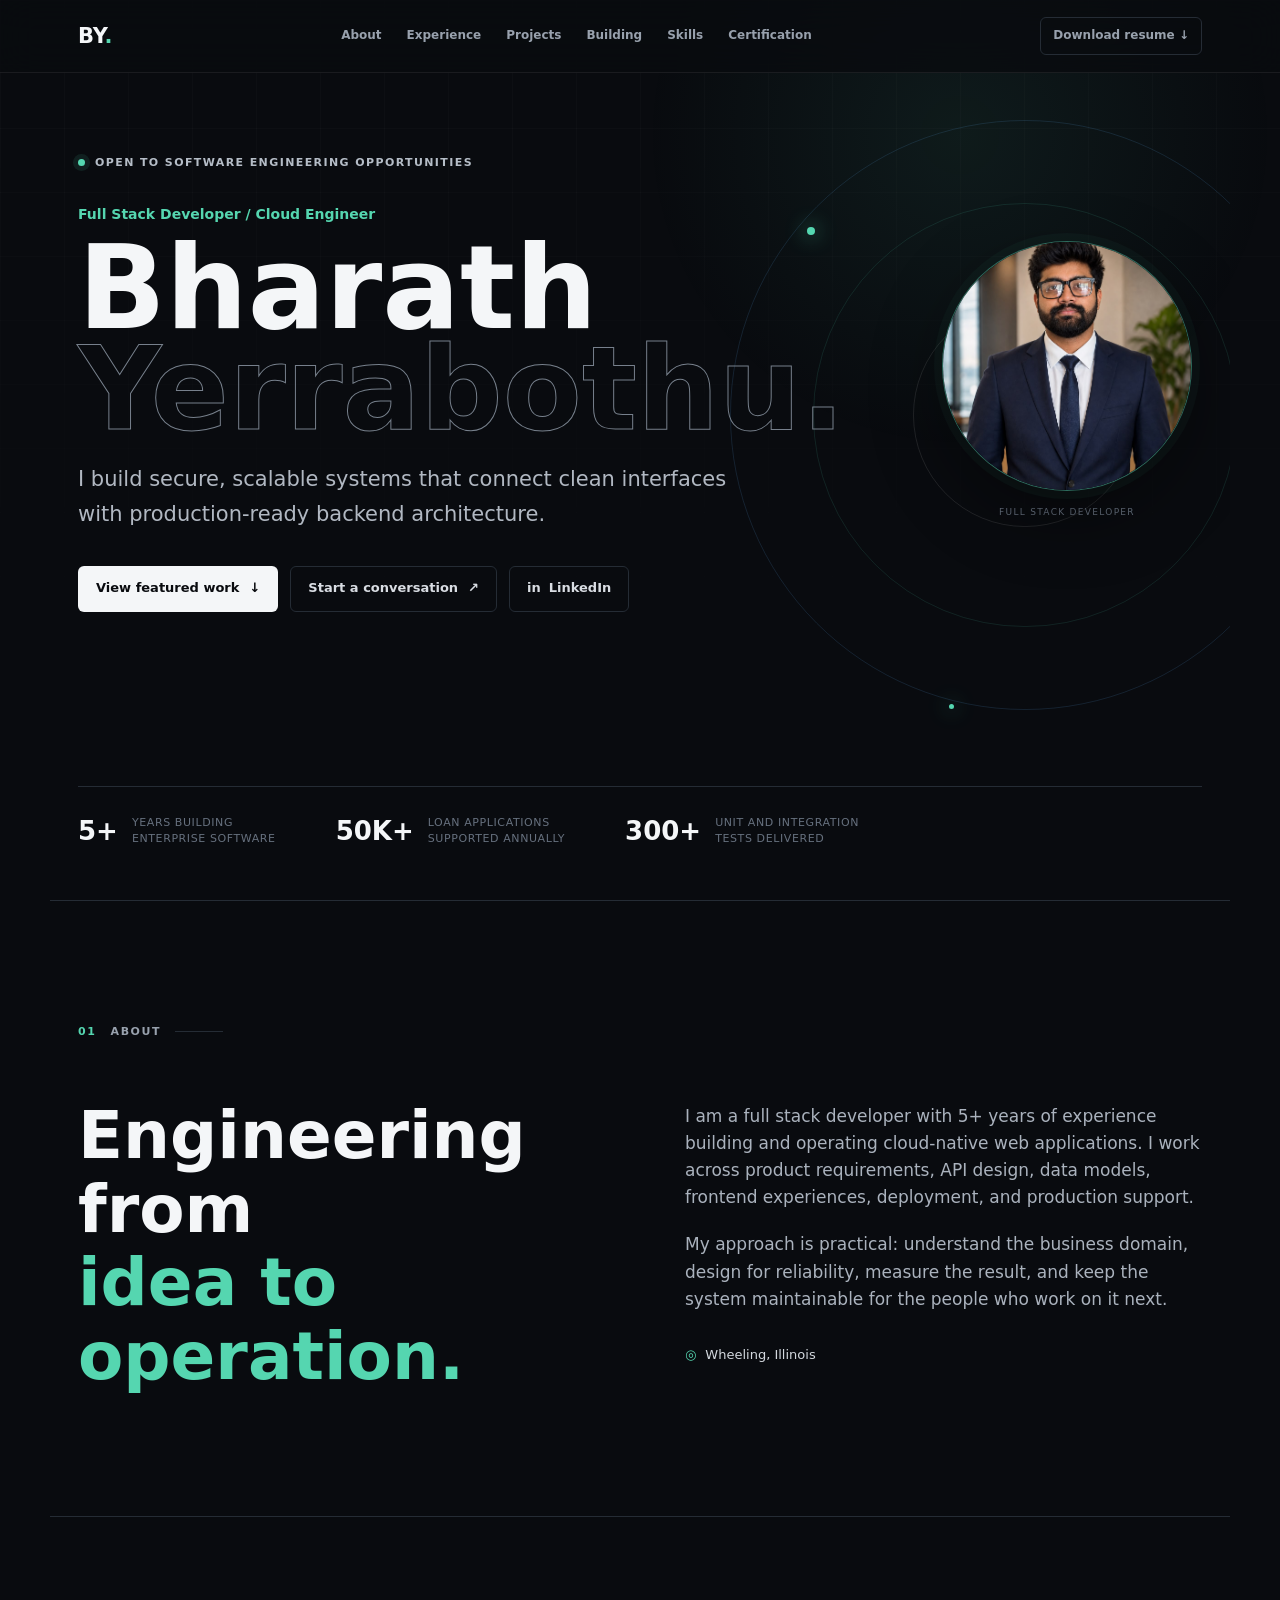
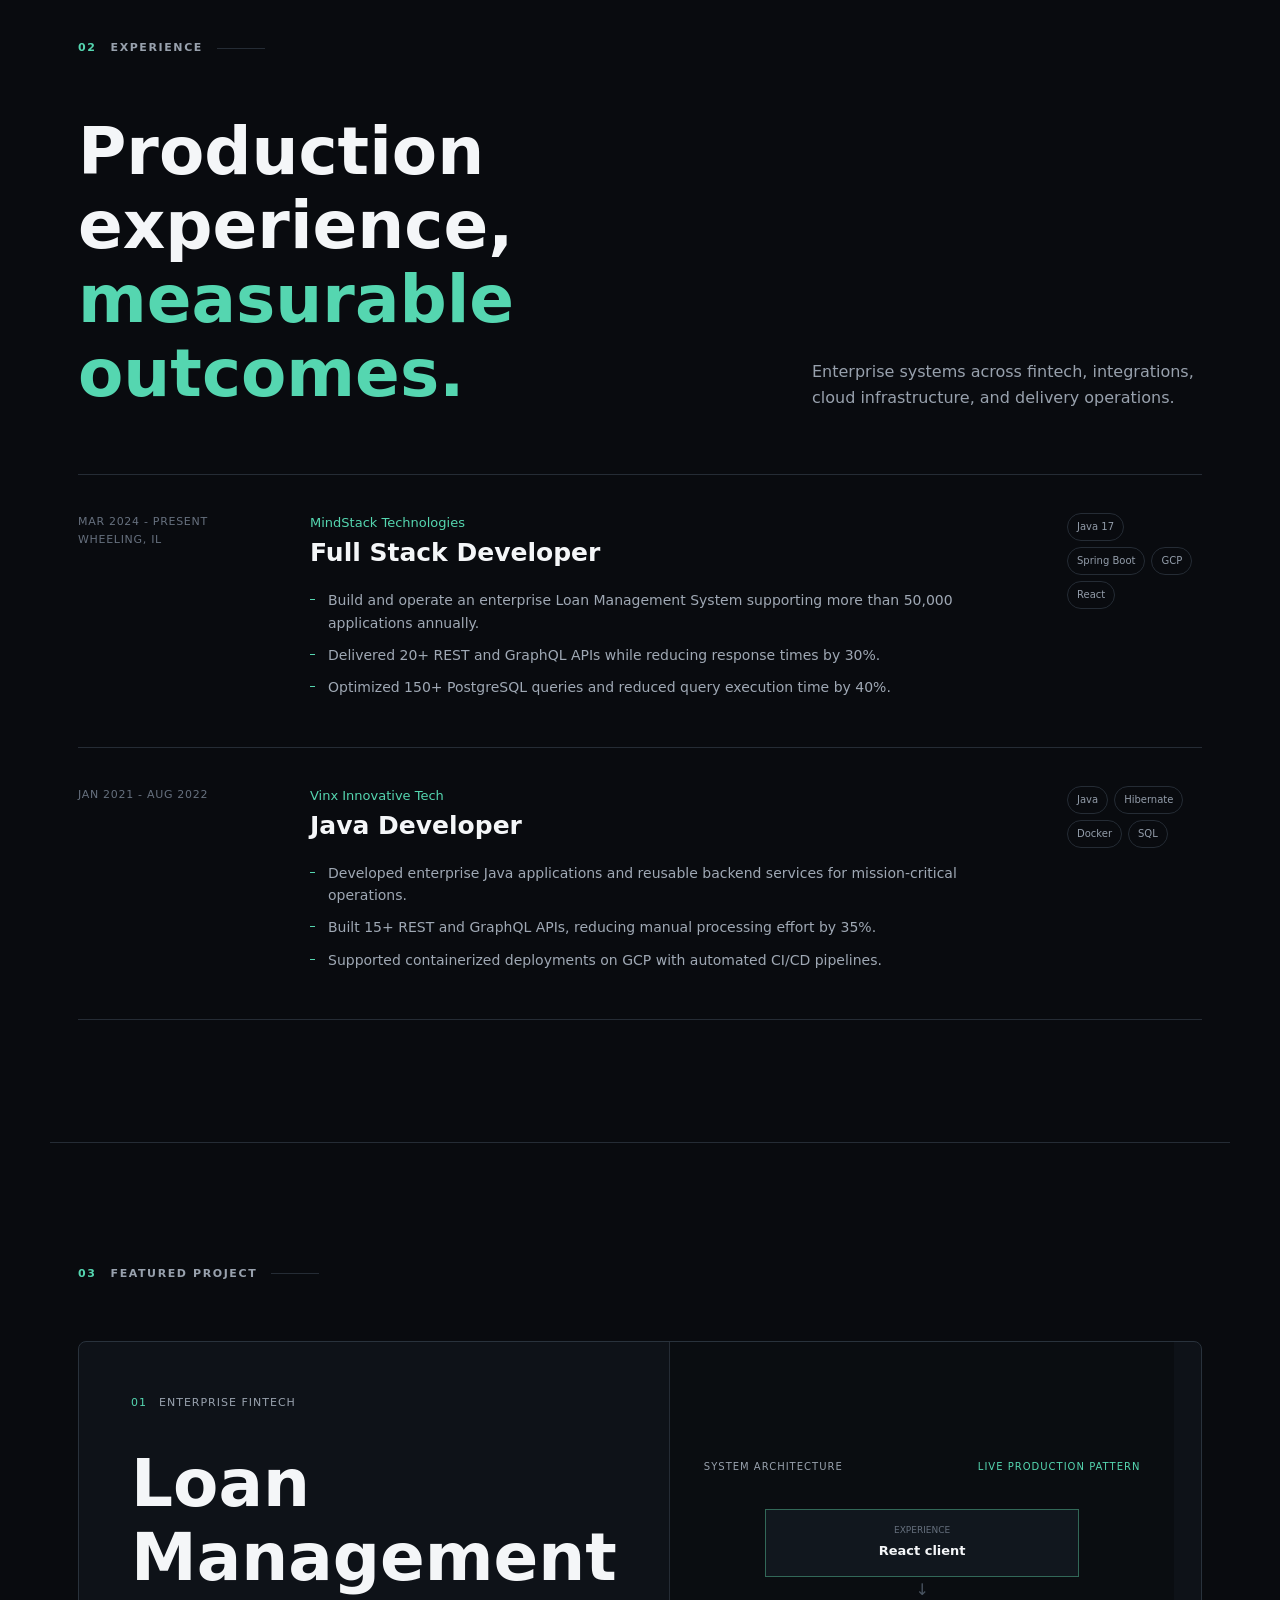
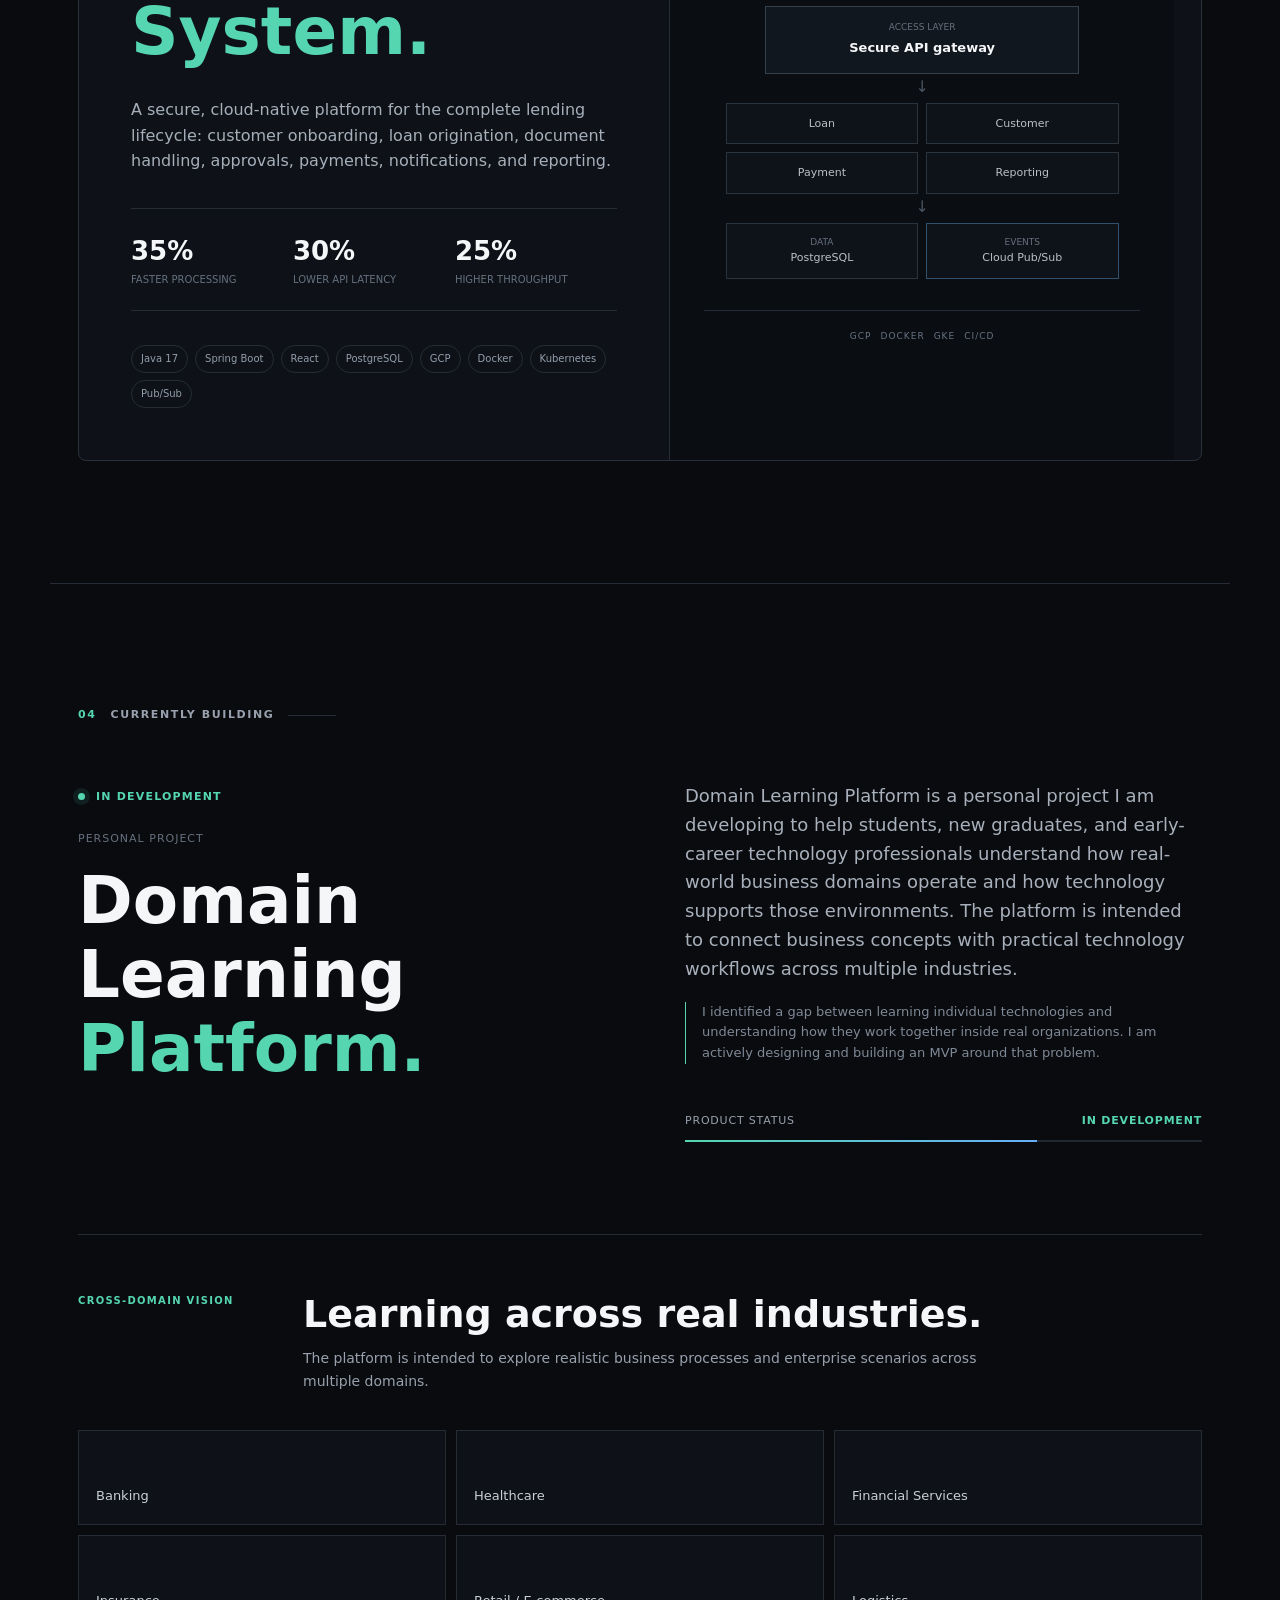
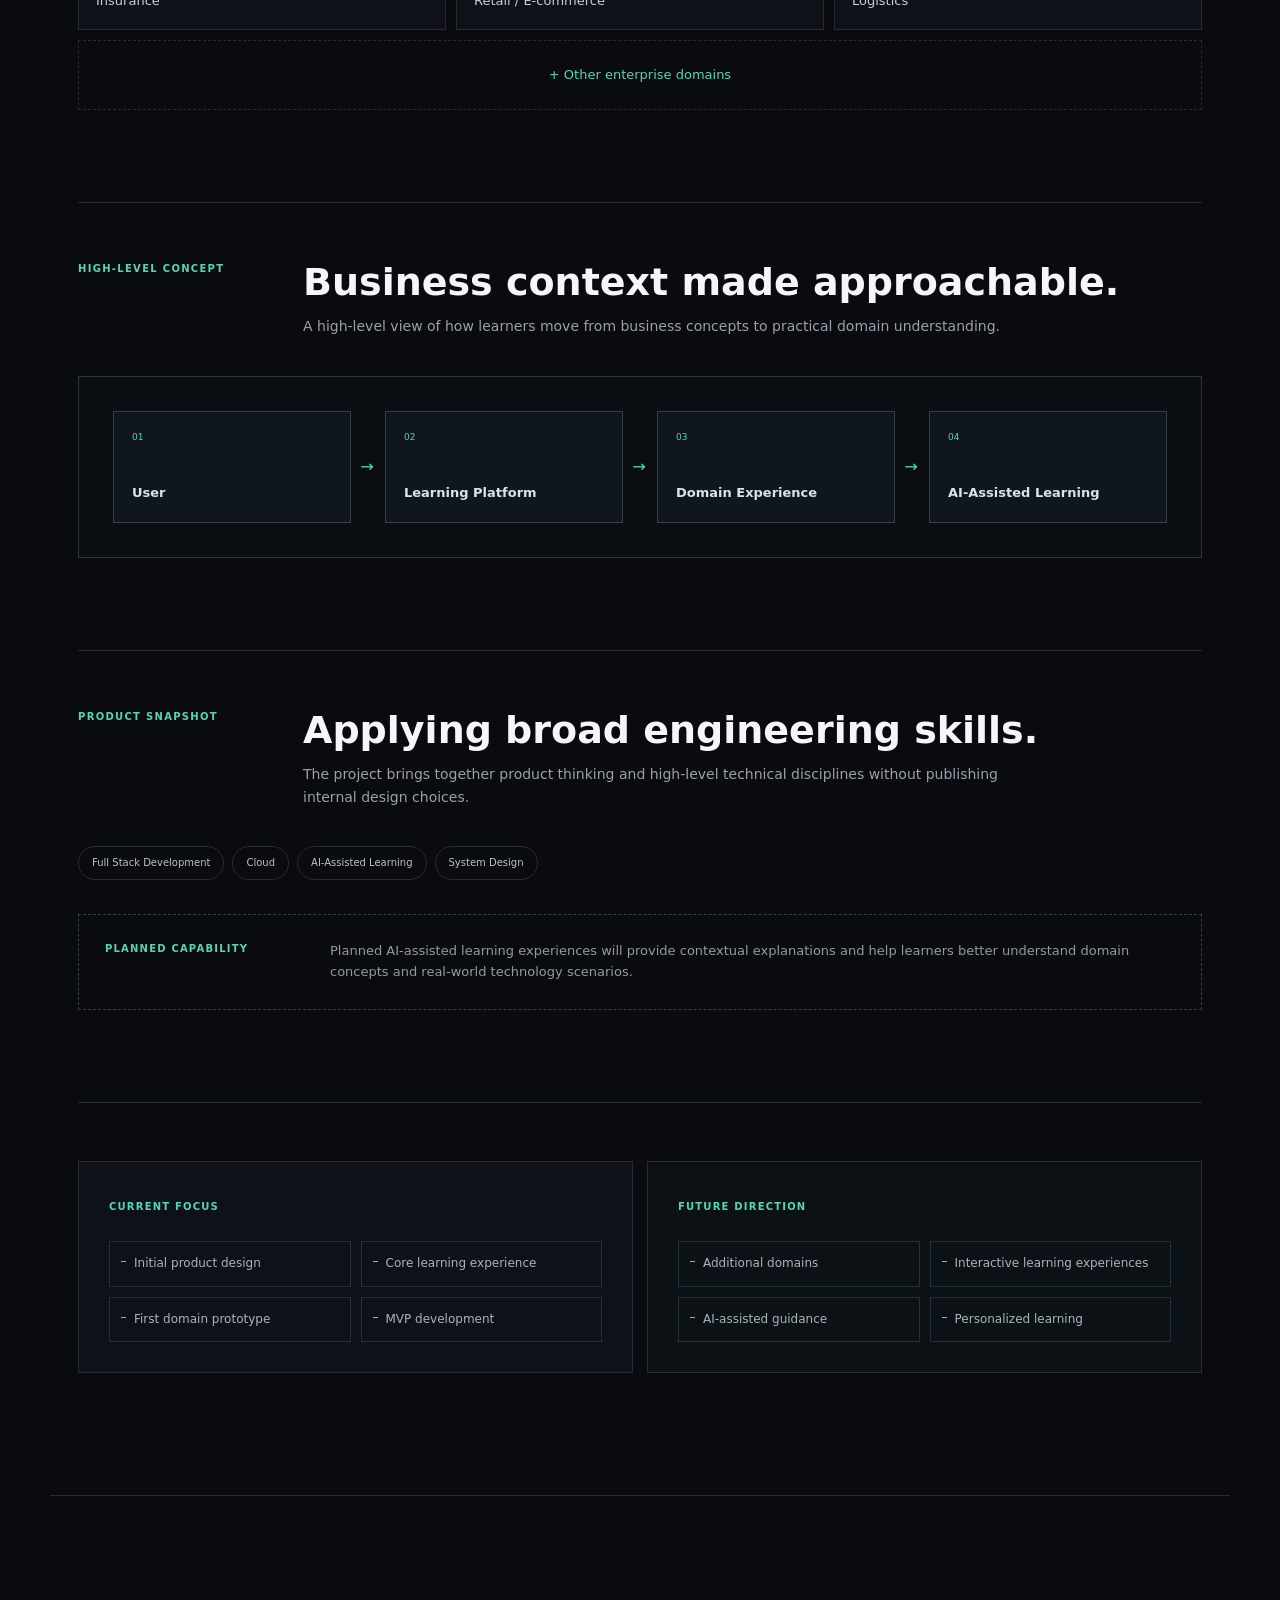
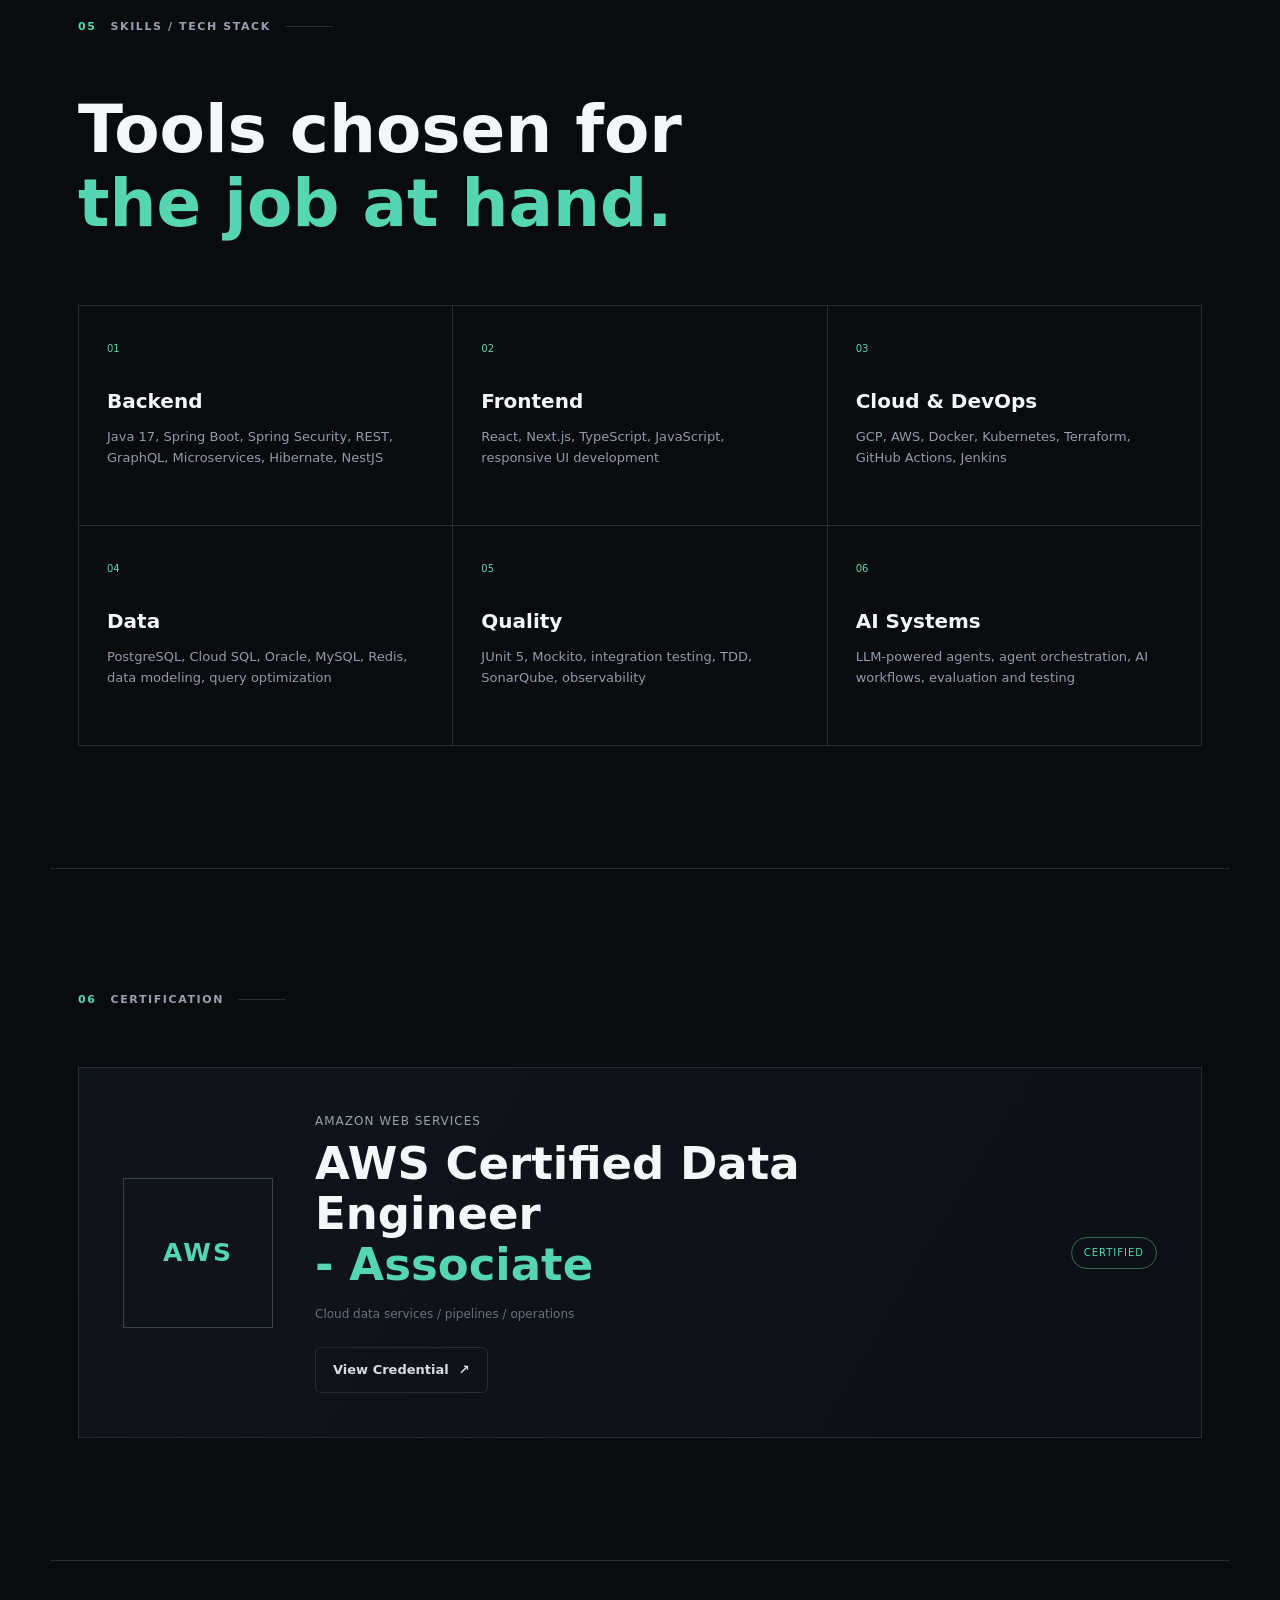
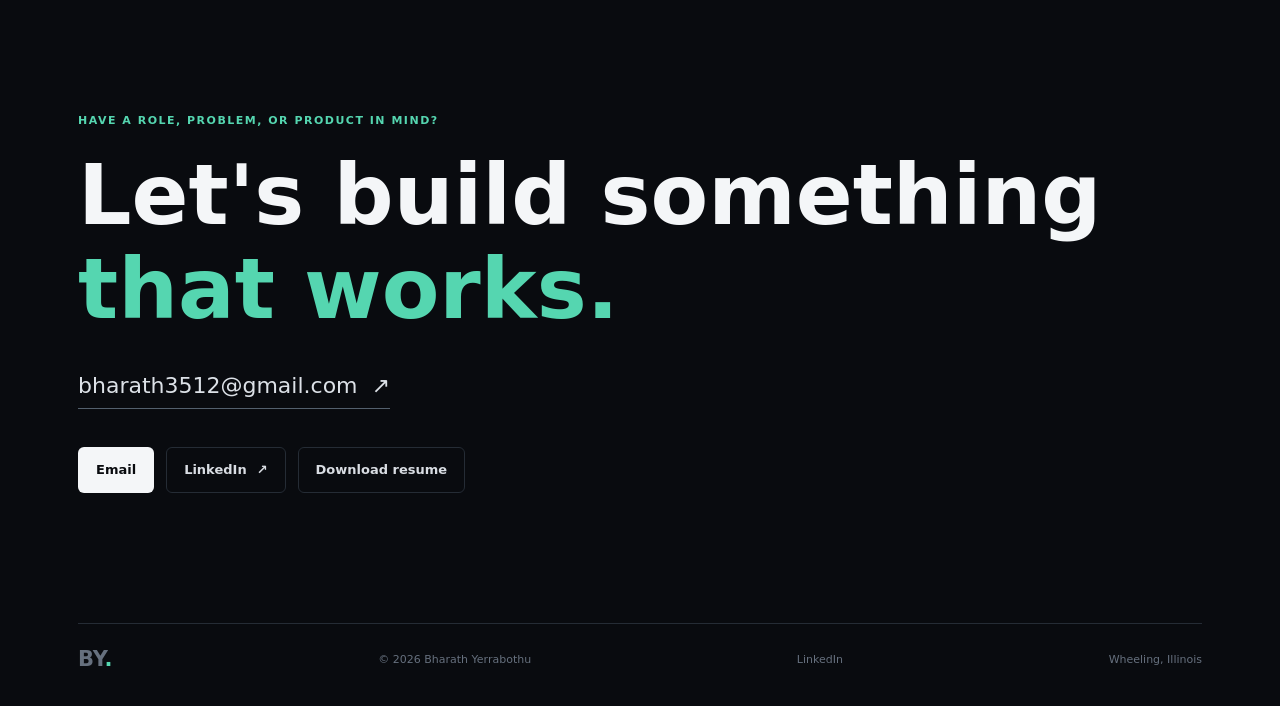
==== commit 353a0ae2: "Refine Domain Learning Platform section" ====
--- a/index.html
+++ b/index.html
@@ -114,65 +114,47 @@
       <div class="building-grid">
         <div>
           <div class="status"><i></i><span>In development</span></div>
-          <p class="project-type">Personal Project / Evolving Concept</p>
+          <p class="project-type">Personal Project</p>
           <h2>Domain Learning<br><em>Platform.</em></h2>
         </div>
         <div class="building-copy">
-          <p>Domain Learning Platform is a personal project I am designing to help new graduates and early-career technology professionals understand how real-world business domains and enterprise IT systems operate. Instead of teaching technologies in isolation, the platform will connect business processes, software applications, APIs, databases, data pipelines, engineering roles, and production scenarios within actual industry domains.</p>
-          <p class="development-note">This concept is currently in development. The scope, architecture, and learning experience will evolve as the first domain prototype is built.</p>
-          <div class="progress"><div><span>Current phase</span><strong>In Development</strong></div><i><b></b></i></div>
+          <p>Domain Learning Platform is a personal project I am developing to help students, new graduates, and early-career technology professionals understand how real-world business domains operate and how technology supports those environments. The platform is intended to connect business concepts with practical technology workflows across multiple industries.</p>
+          <p class="development-note">I identified a gap between learning individual technologies and understanding how they work together inside real organizations. I am actively designing and building an MVP around that problem.</p>
+          <div class="progress"><div><span>Product status</span><strong>In Development</strong></div><i><b></b></i></div>
         </div>
       </div>
 
       <div class="project-block domains-block">
-        <div class="project-block-heading"><span>Multi-domain vision</span><h3>One platform. Multiple industries.</h3><p>Banking is one example, not the platform's sole focus. Additional enterprise domains are planned.</p></div>
-        <div class="domain-grid"><article>Banking</article><article>Healthcare</article><article>Finance / Financial Services</article><article>Insurance</article><article>E-commerce / Retail</article><article>Logistics</article><article>Telecom</article><article class="domain-more">+ More domains coming</article></div>
+        <div class="project-block-heading"><span>Cross-domain vision</span><h3>Learning across real industries.</h3><p>The platform is intended to explore realistic business processes and enterprise scenarios across multiple domains.</p></div>
+        <div class="domain-grid simplified-domains"><article>Banking</article><article>Healthcare</article><article>Financial Services</article><article>Insurance</article><article>Retail / E-commerce</article><article>Logistics</article><article class="domain-more">+ Other enterprise domains</article></div>
       </div>
 
-      <div class="project-block">
-        <div class="project-block-heading"><span>Planned learning flow</span><h3>From business context to production reality.</h3></div>
-        <ol class="learning-flow"><li><span>01</span>Choose a Domain</li><li><span>02</span>Choose a Business Process</li><li><span>03</span>Explore Business Workflow</li><li><span>04</span>Understand Systems & Applications</li><li><span>05</span>Understand Engineering Roles</li><li><span>06</span>Explore APIs & Data Flow</li><li><span>07</span>Ask AI Questions</li><li><span>08</span>Learn Production Scenarios</li></ol>
-      </div>
-
-      <div class="project-block">
-        <div class="project-block-heading"><span>Learning perspectives</span><h3>See each process from every angle.</h3></div>
-        <div class="perspective-grid">
-          <article><span>Business View</span><p>What is happening in the business and why it happens.</p></article>
-          <article><span>Application View</span><p>Which applications, services, and enterprise systems participate.</p></article>
-          <article><span>Engineering View</span><p>How software, full stack, backend, data, cloud, DevOps, QA, business analysis, and data analysis roles contribute.</p></article>
-          <article><span>Data View</span><p>What data is created, stored, transformed, transferred, and reported.</p></article>
-          <article><span>Integration View</span><p>How APIs, events, databases, services, and external systems communicate.</p></article>
-          <article><span>Production View</span><p>Failures, monitoring, debugging, performance, deployments, and operational scenarios.</p></article>
+      <div class="project-block concept-block">
+        <div class="project-block-heading"><span>High-Level Concept</span><h3>Business context made approachable.</h3><p>A high-level view of how learners move from business concepts to practical domain understanding.</p></div>
+        <div class="concept-flow" aria-label="High-level Domain Learning Platform concept">
+          <div><small>01</small><strong>User</strong></div><span aria-hidden="true">&#8595;</span>
+          <div><small>02</small><strong>Learning Platform</strong></div><span aria-hidden="true">&#8595;</span>
+          <div><small>03</small><strong>Domain Experience</strong></div><span aria-hidden="true">&#8595;</span>
+          <div><small>04</small><strong>AI-Assisted Learning</strong></div>
         </div>
       </div>
 
-      <div class="project-block examples-grid">
-        <article class="workflow-example"><span>Example Domain: Banking</span><h3>Loan lifecycle</h3><div class="workflow-steps"><i>Customer</i><i>Onboarding</i><i>Identity Verification</i><i>Loan Application</i><i>Credit Evaluation</i><i>Underwriting</i><i>Approval / Rejection</i><i>Loan Servicing</i><i>Payments</i><i>Reporting</i></div><p>This workflow is an example of how one domain may be represented. Each industry will have its own processes, applications, systems, engineering roles, and data flows.</p></article>
-        <article class="workflow-example"><span>Example Domain: Healthcare</span><h3>Patient journey</h3><div class="workflow-steps"><i>Patient</i><i>Registration</i><i>Eligibility</i><i>Appointment</i><i>Clinical Encounter</i><i>Orders / Results</i><i>Claims</i><i>Billing</i><i>Reporting</i></div><p>Illustrative learning flow only. This is planned content, not completed functionality.</p></article>
+      <div class="project-block project-snapshot">
+        <div class="project-block-heading"><span>Product snapshot</span><h3>Applying broad engineering skills.</h3><p>The project brings together product thinking and high-level technical disciplines without publishing internal design choices.</p></div>
+        <div class="build-features broad-capabilities"><span>Full Stack Development</span><span>Cloud</span><span>AI-Assisted Learning</span><span>System Design</span></div>
+        <div class="planned-ai"><span>Planned Capability</span><p>Planned AI-assisted learning experiences will provide contextual explanations and help learners better understand domain concepts and real-world technology scenarios.</p></div>
       </div>
 
-      <div class="project-block assistant-block">
-        <div class="project-block-heading"><span>Planned capability</span><h3>AI Learning Assistant</h3><p>A future contextual assistant designed to understand the selected domain, business process, and current learning context before answering questions.</p></div>
-        <div class="question-grid"><p>"What happens after a customer submits a loan application?"</p><p>"Where does a Data Engineer fit into an insurance company?"</p><p>"What happens behind the scenes when a patient schedules an appointment?"</p><p>"How does data move through an e-commerce order?"</p><p>"Where would event-driven architecture be used?"</p><p>"Why would a company use a data warehouse in this process?"</p></div>
-      </div>
-
-      <div class="project-block architecture-block">
-        <div class="project-block-heading"><span>Proposed Architecture</span><h3>Current design direction.</h3><p>Architecture may evolve during development. All technologies and components below are proposed.</p></div>
-        <div class="proposed-architecture" aria-label="Proposed Domain Learning Platform architecture">
-          <div class="arch-node arch-entry"><small>Learner</small><strong>Web Application</strong><em>React / Next.js</em></div><div class="arch-arrow">&#8595;</div>
-          <div class="arch-node arch-backend"><small>Core</small><strong>Backend / API Layer</strong></div><div class="arch-arrow">&#8595;</div>
-          <div class="arch-services"><div>User & Authentication</div><div>Learning Progress</div><div class="featured">Domain Engine</div><div>Domain Content</div><div class="featured">AI Learning Assistant</div></div>
-          <div class="arch-branches"><div><span>&#8595;</span><div class="arch-node"><strong>Domain Knowledge Repository</strong><em>Banking / Healthcare / Finance / Insurance / E-commerce / Logistics / Telecom</em></div></div><div><span>&#8595;</span><div class="arch-node"><strong>LLM / RAG Layer</strong><em>Context retrieval / Vector search</em></div></div></div>
-          <div class="arch-arrow">&#8595;</div><div class="arch-storage"><span>PostgreSQL</span><span>Vector Store</span><span>Object Storage</span><span>Domain Content Repository</span></div>
+      <div class="project-block focus-block">
+        <div class="focus-column">
+          <span>Current Focus</span>
+          <ul><li>Initial product design</li><li>Core learning experience</li><li>First domain prototype</li><li>MVP development</li></ul>
+        </div>
+        <div class="focus-column future-focus">
+          <span>Future Direction</span>
+          <ul><li>Additional domains</li><li>Interactive learning experiences</li><li>AI-assisted guidance</li><li>Personalized learning</li></ul>
         </div>
       </div>
-
-      <div class="project-block roadmap-block">
-        <div class="project-block-heading"><span>Project roadmap</span><h3>Building in deliberate phases.</h3></div>
-        <div class="roadmap"><article><b>01</b><div><h4>Core Platform + First Domain Prototype</h4><span class="roadmap-active">In Development</span></div></article><article><b>02</b><div><h4>Interactive Business Process Maps</h4><span>Planned</span></div></article><article><b>03</b><div><h4>Engineering Role, Application & Data Views</h4><span>Planned</span></div></article><article><b>04</b><div><h4>AI Contextual Learning Assistant</h4><span>Planned</span></div></article><article><b>05</b><div><h4>Additional Industry Domains</h4><span>Future</span></div></article><article><b>06</b><div><h4>Personalized Learning Paths & Progress Tracking</h4><span>Future</span></div></article></div>
-      </div>
-
-      <div class="future-direction"><span>Future Direction</span><p>Exploring interactive domain maps, role-specific learning paths, AI-guided explanations, quizzes, architecture exercises, production troubleshooting scenarios, progress tracking, personalized learning, and additional enterprise industries as future capabilities.</p></div>
     </section>
 
     <section id="skills" class="section reveal">
--- a/style.css
+++ b/style.css
@@ -14,3 +14,25 @@
 @media(max-width:680px){.hero-actions{grid-template-columns:1fr}.hero-actions .button-primary{grid-column:auto}.hero-proof{display:grid;grid-template-columns:repeat(3,minmax(0,1fr));gap:10px}.hero-proof div{min-width:0}.hero-proof strong{font-size:19px}.hero-proof span{display:block;overflow-wrap:anywhere;font-size:7px}}
 @media(max-width:680px){.hero-main,.hero-proof{width:calc(100vw - 38px);max-width:calc(100vw - 38px);min-width:0;overflow:hidden}}
 .profile-frame img{object-position:center 24%}
+
+/* Simplified public view for the Domain Learning Platform. */
+#building .simplified-domains{grid-template-columns:repeat(3,1fr)}
+#building .simplified-domains .domain-more{grid-column:span 3;min-height:70px;align-items:center;justify-content:center}
+#building .concept-flow{display:grid;grid-template-columns:1fr 34px 1fr 34px 1fr 34px 1fr;align-items:center;padding:34px;border:1px solid #2a3540;background:#0a0e12}
+#building .concept-flow>div{min-height:112px;display:flex;flex-direction:column;justify-content:space-between;padding:18px;border:1px solid #34414d;background:#10161d;transition:transform .25s ease,border-color .25s ease}
+#building .concept-flow>div:hover{transform:translateY(-3px);border-color:#326858}
+#building .concept-flow small{color:var(--accent);font-size:9px}
+#building .concept-flow strong{color:#dce2e8;font-size:13px}
+#building .concept-flow>span{color:var(--accent);font-size:16px;text-align:center;transform:rotate(-90deg)}
+#building .broad-capabilities{margin-top:0}
+#building .broad-capabilities span{padding:8px 13px;color:#b9c2cc}
+#building .planned-ai{display:grid;grid-template-columns:180px 1fr;gap:45px;margin-top:34px;padding:26px;border:1px dashed #34404c}
+#building .planned-ai span,#building .focus-column>span{color:var(--accent);font-size:10px;font-weight:700;text-transform:uppercase;letter-spacing:1.2px}
+#building .planned-ai p{margin:0;color:#919ba7;font-size:13px}
+#building .focus-block{display:grid;grid-template-columns:1fr 1fr;gap:14px}
+#building .focus-column{padding:30px;border:1px solid var(--line);background:var(--surface)}
+#building .focus-column ul{display:grid;grid-template-columns:1fr 1fr;gap:10px;margin:24px 0 0;padding:0;list-style:none}
+#building .focus-column li{position:relative;padding:12px 12px 12px 24px;border:1px solid #252f39;color:#aab3be;font-size:12px}
+#building .focus-column li::before{content:"";position:absolute;left:11px;top:19px;width:5px;height:1px;background:var(--accent)}
+#building .future-focus{background:#0c1116}
+@media(max-width:760px){#building .simplified-domains{grid-template-columns:repeat(2,1fr)}#building .simplified-domains .domain-more{grid-column:span 2}#building .concept-flow{grid-template-columns:1fr;padding:22px;gap:0}#building .concept-flow>div{min-height:82px}#building .concept-flow>span{height:28px;line-height:28px;transform:none}#building .planned-ai{grid-template-columns:1fr;gap:13px}#building .focus-block{grid-template-columns:1fr}#building .focus-column ul{grid-template-columns:1fr}}
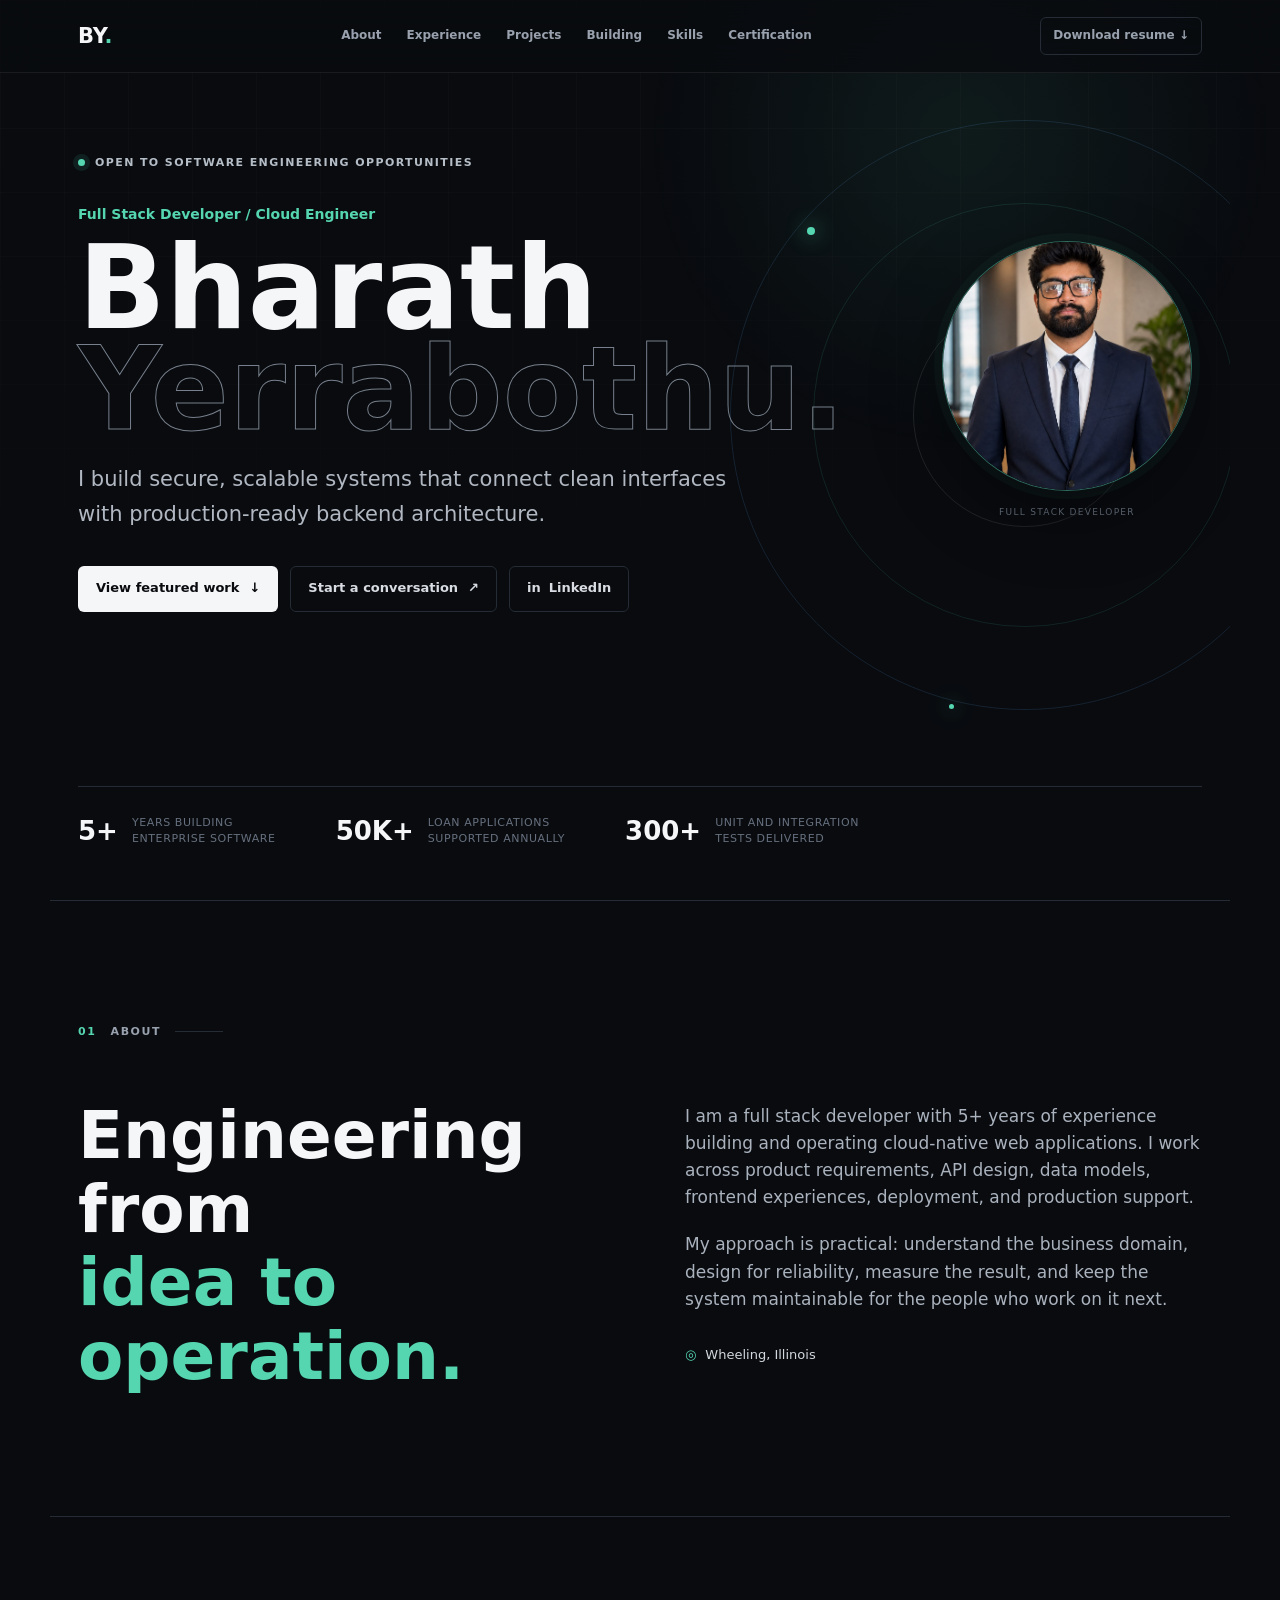
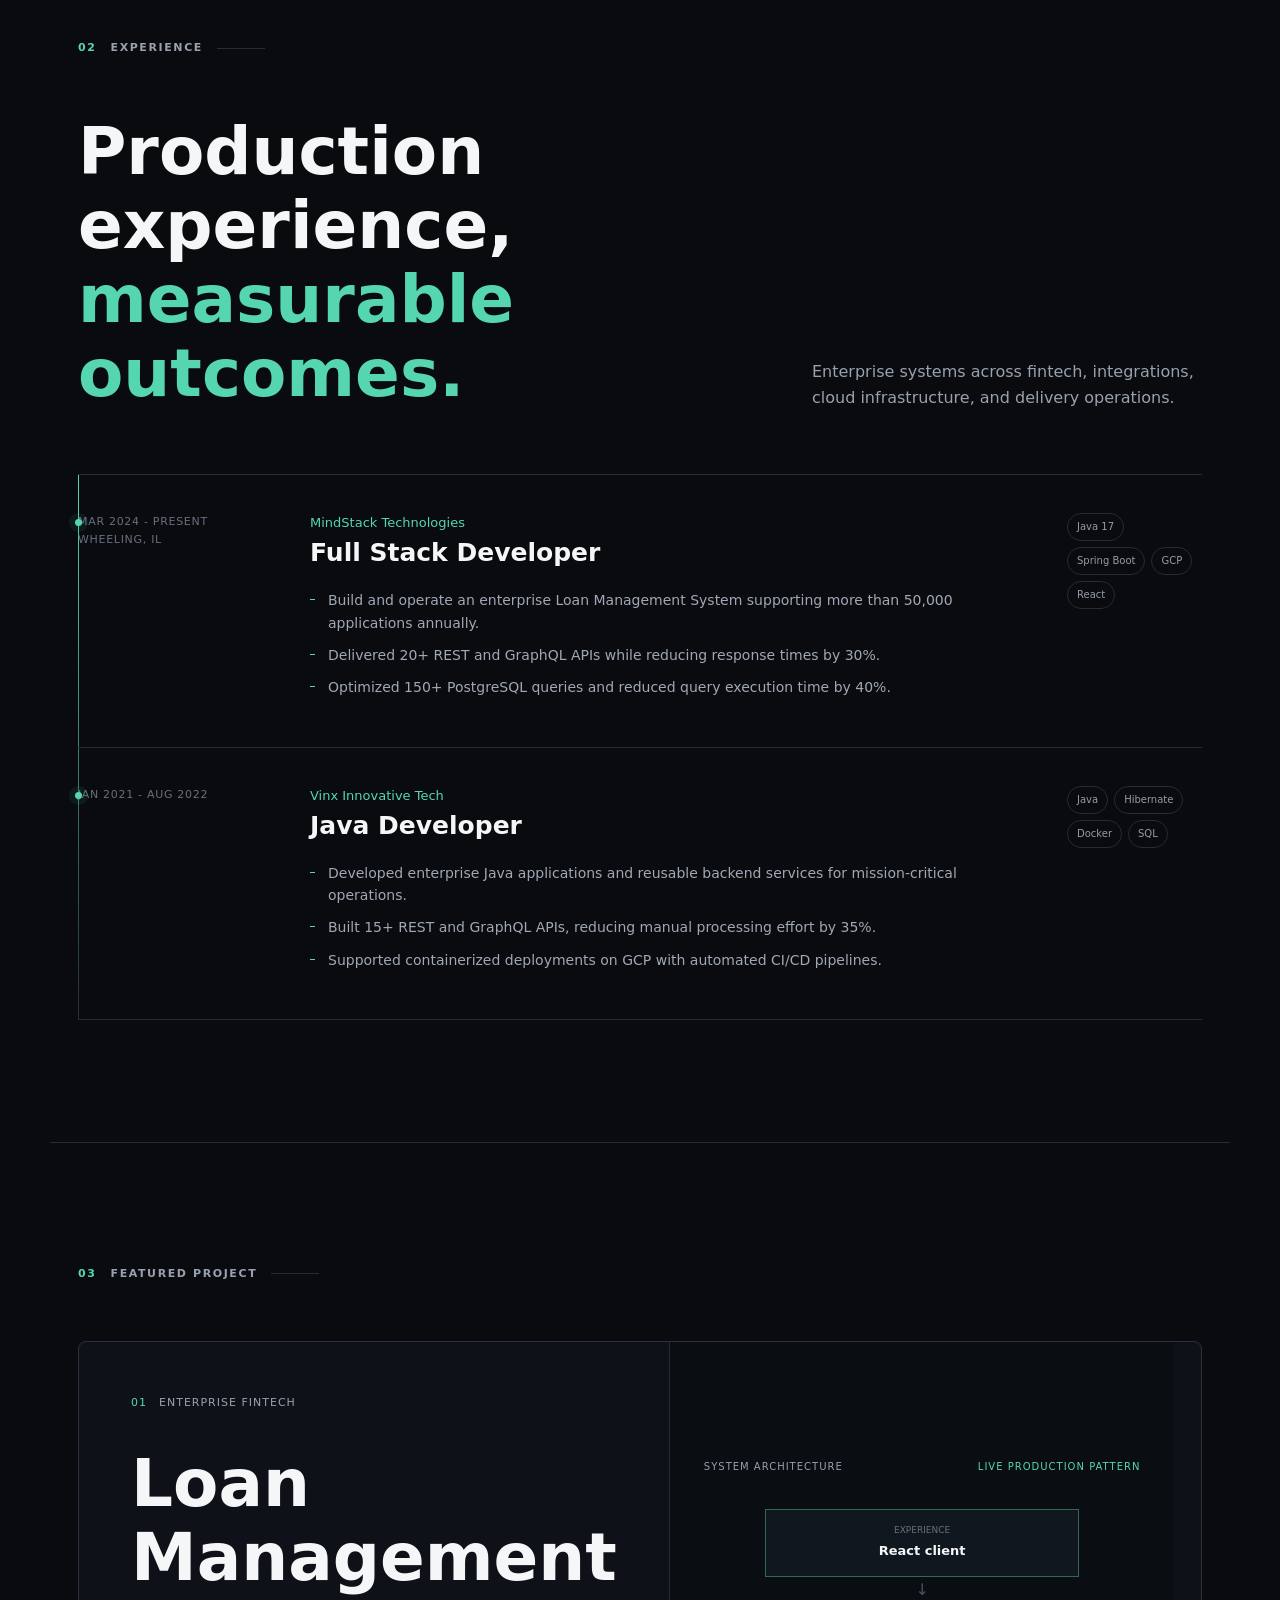
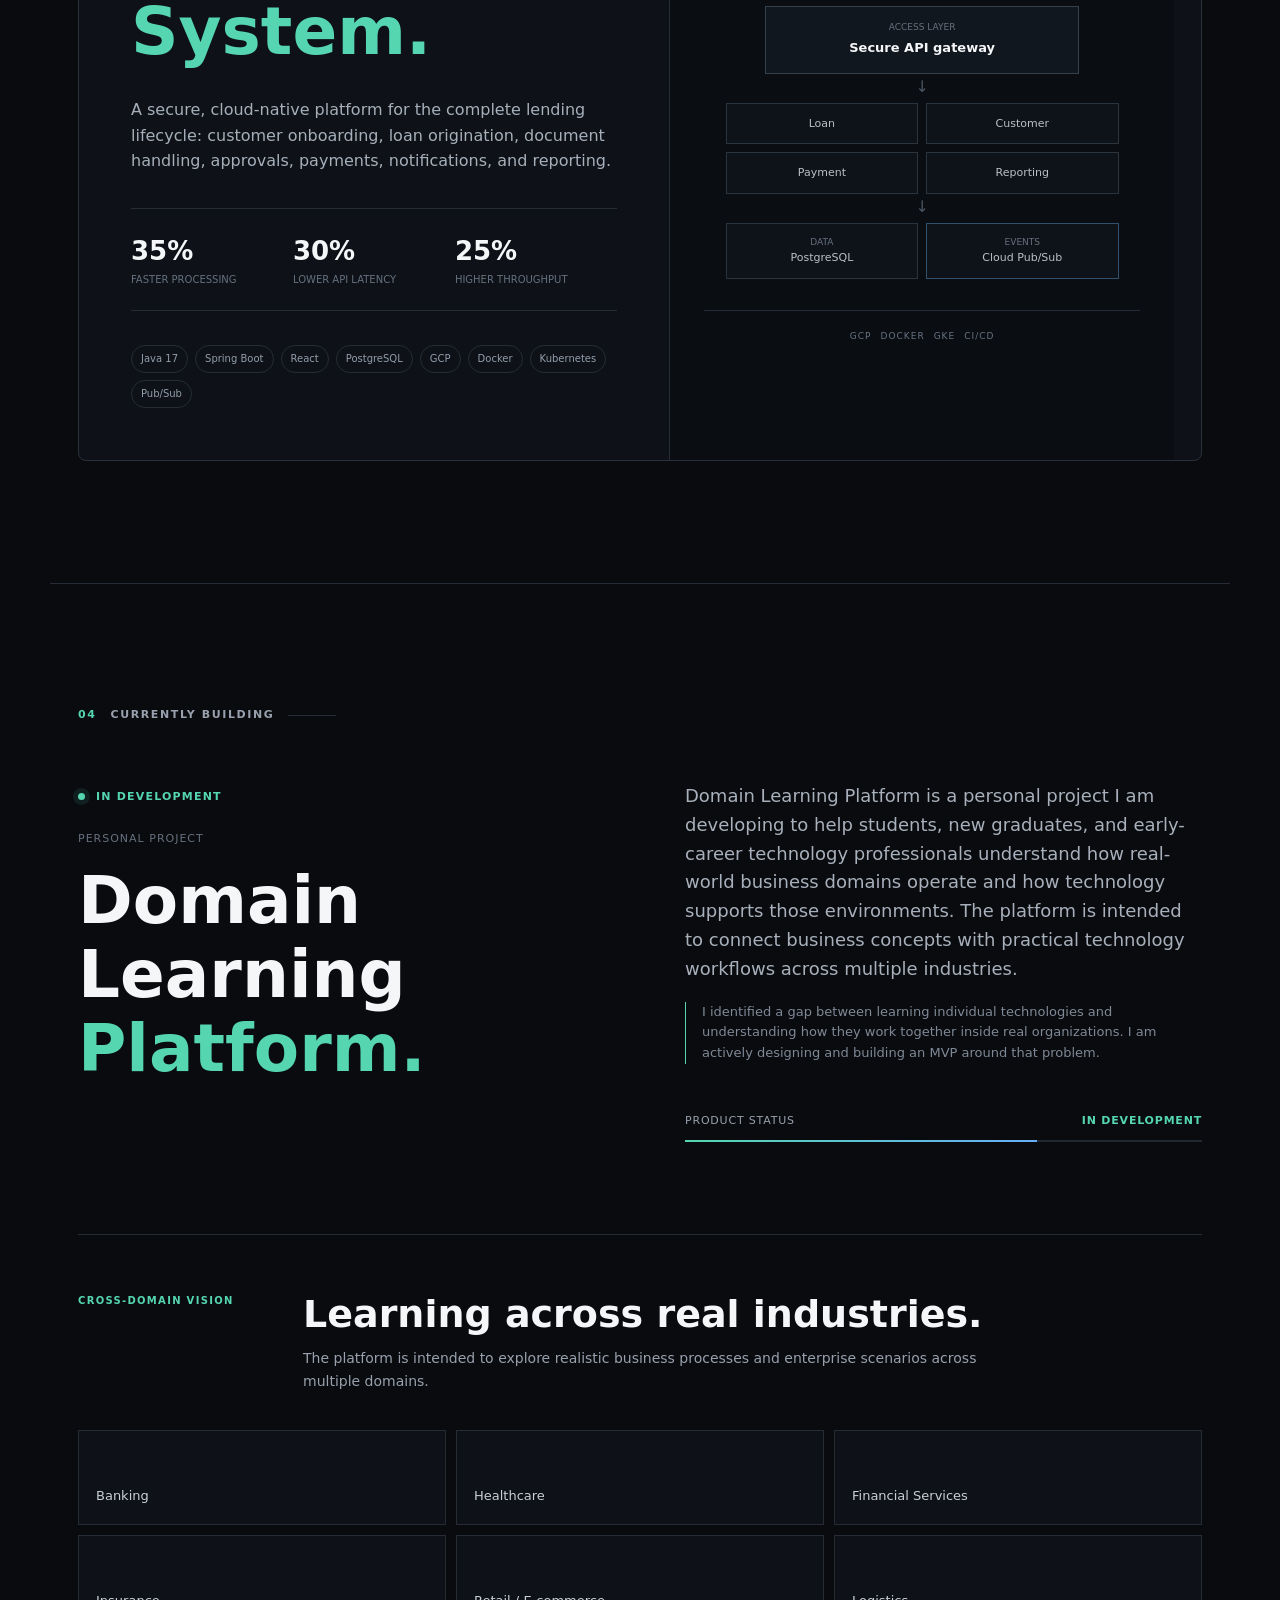
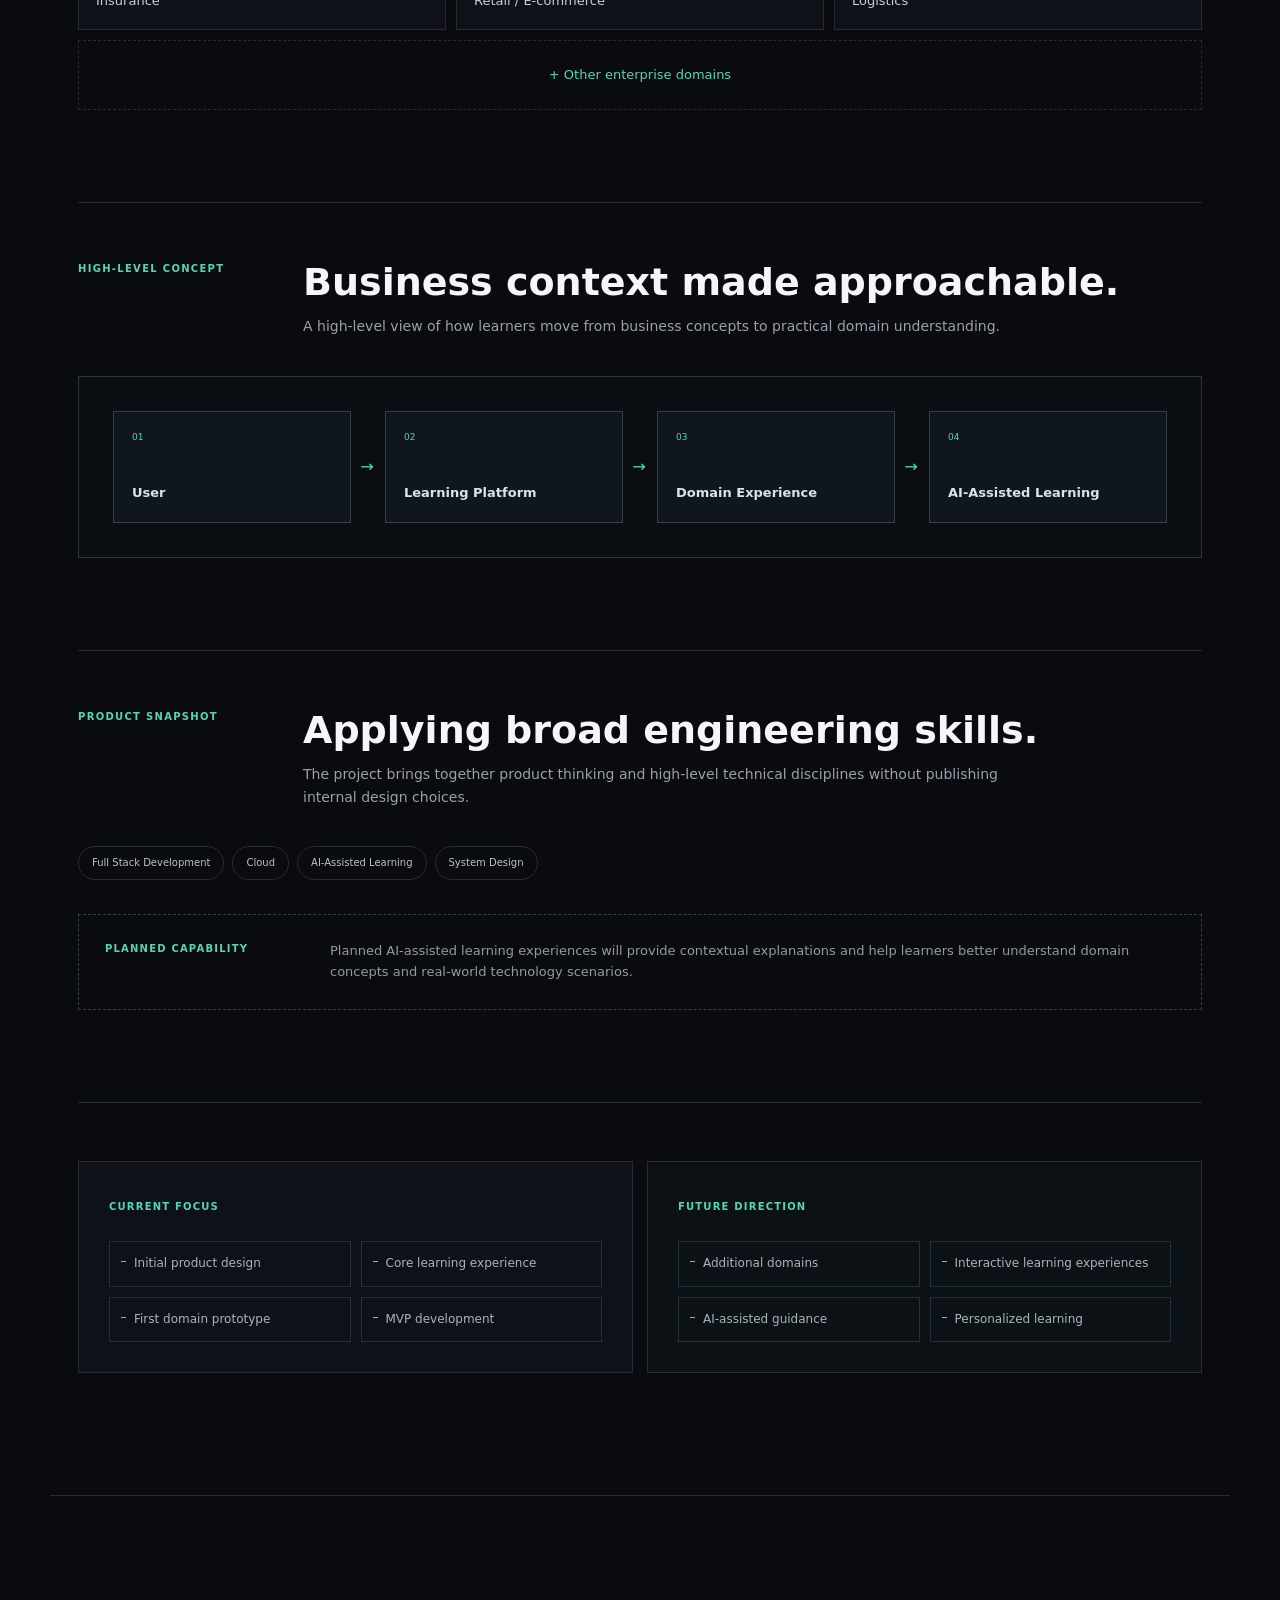
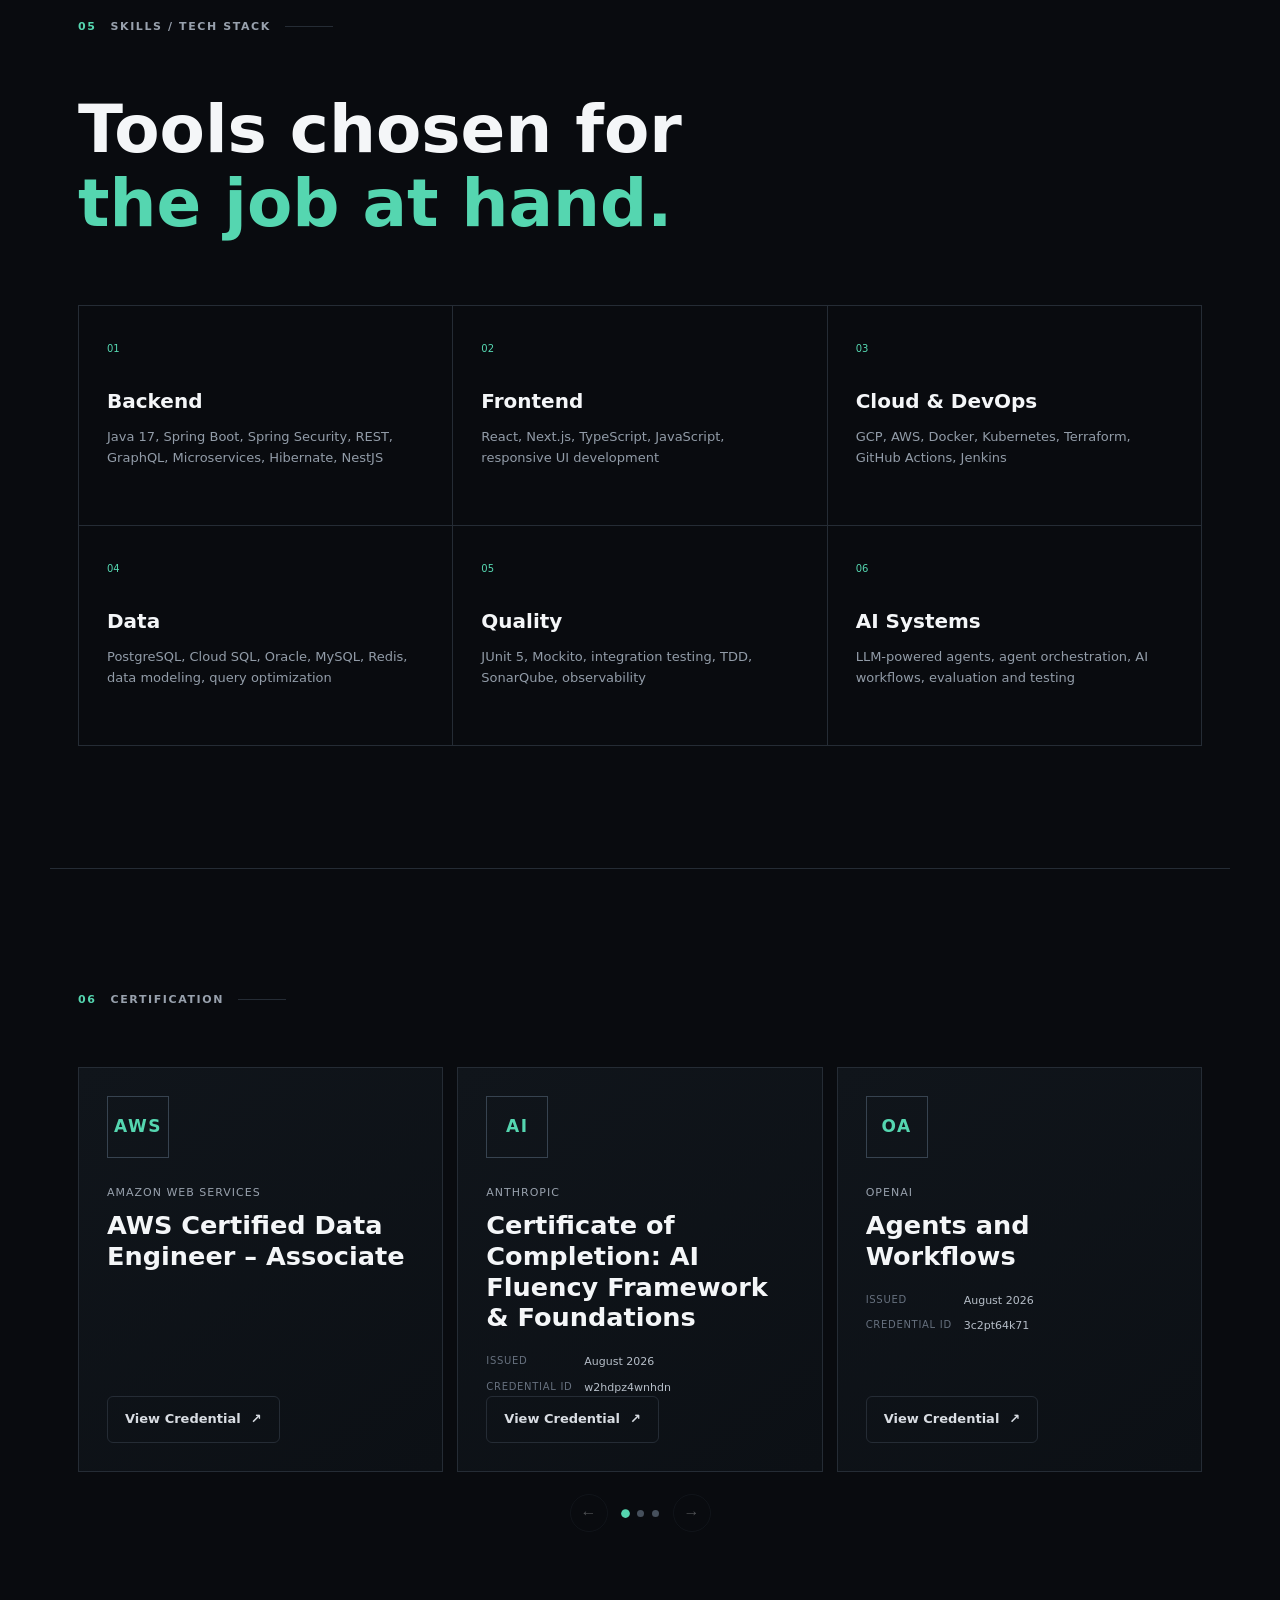
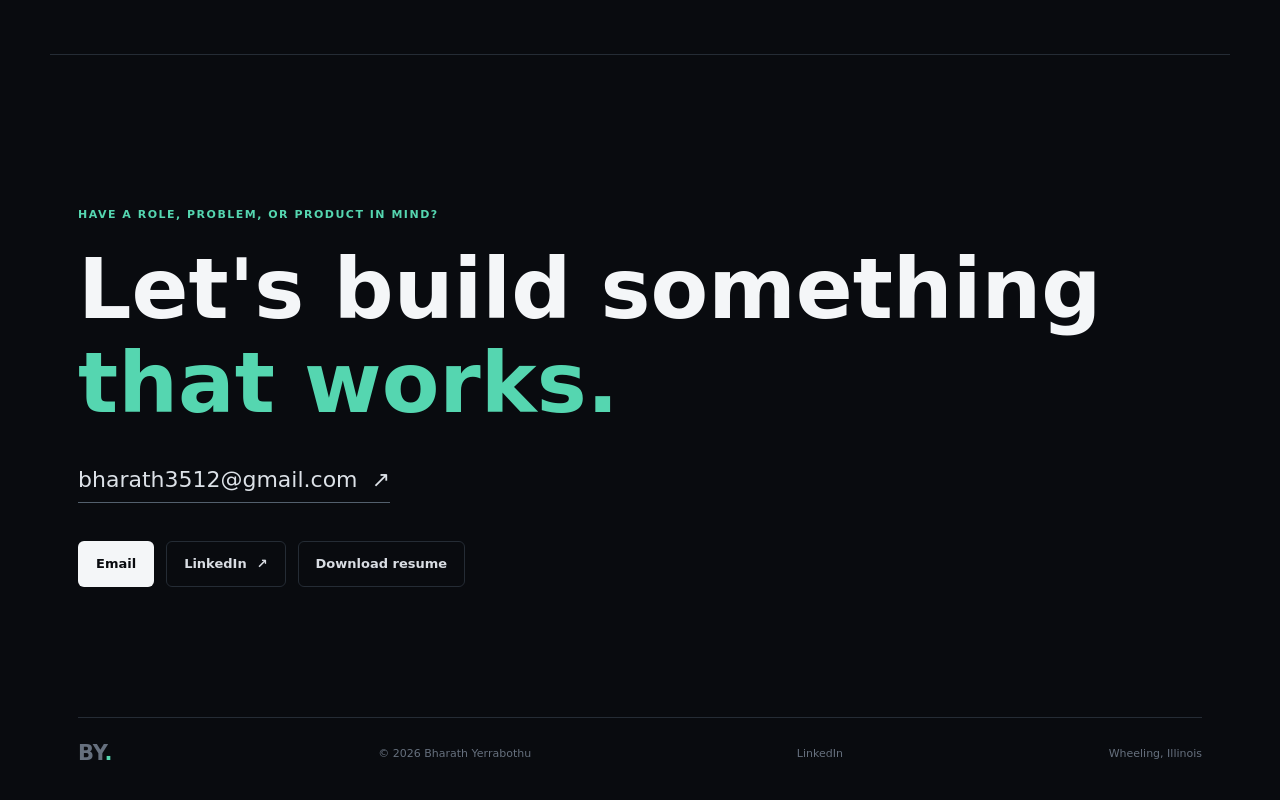
==== commit 4b72e184: "Update resume, certifications and portfolio animations" ====
--- a/index.html
+++ b/index.html
@@ -172,11 +172,27 @@
 
     <section id="certification" class="section reveal">
       <div class="section-label"><span>06</span> Certification</div>
-      <article class="certification-card">
-        <div class="cert-mark" aria-hidden="true">AWS</div>
-        <div><p>Amazon Web Services</p><h2>AWS Certified Data Engineer<br><em>- Associate</em></h2><span>Cloud data services / pipelines / operations</span><a class="button button-secondary credential-button" href="https://www.credly.com/badges/38e1c4bd-2716-48ea-8cf2-a0beb8842b4e/public_url" target="_blank" rel="noopener noreferrer">View Credential <span aria-hidden="true">&#8599;</span></a></div>
-        <div class="cert-badge">Certified</div>
-      </article>
+      <div class="certification-carousel" aria-roledescription="carousel" aria-label="Professional credentials">
+      <div class="certification-grid" id="certification-track">
+        <article class="certification-card">
+          <div class="cert-mark" aria-hidden="true">AWS</div>
+          <div class="certification-content"><p class="cert-issuer">Amazon Web Services</p><h2>AWS Certified Data Engineer – Associate</h2><a class="button button-secondary credential-button" href="https://www.credly.com/badges/38e1c4bd-2716-48ea-8cf2-a0beb8842b4e/public_url" target="_blank" rel="noopener noreferrer">View Credential <span aria-hidden="true">&#8599;</span></a></div>
+        </article>
+        <article class="certification-card">
+          <div class="cert-mark" aria-hidden="true">AI</div>
+          <div class="certification-content"><p class="cert-issuer">Anthropic</p><h2>Certificate of Completion: AI Fluency Framework &amp; Foundations</h2><dl class="cert-details"><div><dt>Issued</dt><dd>August 2026</dd></div><div><dt>Credential ID</dt><dd>w2hdpz4wnhdn</dd></div></dl><a class="button button-secondary credential-button" href="https://verify.skilljar.com/c/w2hdpz4wnhdn" target="_blank" rel="noopener noreferrer">View Credential <span aria-hidden="true">&#8599;</span></a></div>
+        </article>
+        <article class="certification-card">
+          <div class="cert-mark" aria-hidden="true">OA</div>
+          <div class="certification-content"><p class="cert-issuer">OpenAI</p><h2>Agents and Workflows</h2><dl class="cert-details"><div><dt>Issued</dt><dd>August 2026</dd></div><div><dt>Credential ID</dt><dd>3c2pt64k71</dd></div></dl><a class="button button-secondary credential-button" href="https://academy.openai.com/home/certificate/3c2pt64k71" target="_blank" rel="noopener noreferrer">View Credential <span aria-hidden="true">&#8599;</span></a></div>
+        </article>
+      </div>
+      <div class="carousel-controls">
+        <button class="carousel-arrow carousel-prev" type="button" aria-label="Previous certification" aria-controls="certification-track">&#8592;</button>
+        <div class="carousel-dots" role="group" aria-label="Choose certification"></div>
+        <button class="carousel-arrow carousel-next" type="button" aria-label="Next certification" aria-controls="certification-track">&#8594;</button>
+      </div>
+      </div>
     </section>
 
     <section id="contact" class="contact reveal">
--- a/style.css
+++ b/style.css
@@ -11,6 +11,11 @@
 @media(max-width:760px){.hero-main{grid-template-columns:1fr}.profile-wrap{grid-row:1;width:max-content;align-items:flex-start}.profile-frame{width:145px}.profile-caption{align-self:center}.hero .availability{margin-top:6px}.domain-grid{grid-template-columns:repeat(2,1fr)}.perspective-grid{grid-template-columns:repeat(2,1fr)}.examples-grid{grid-template-columns:1fr}.project-block-heading{grid-template-columns:1fr}.project-block-heading>span{grid-row:auto}.question-grid{grid-template-columns:1fr}.arch-branches{grid-template-columns:1fr}.arch-storage{grid-template-columns:repeat(2,1fr)}.certification-card{grid-template-columns:100px 1fr}.certification-card .cert-badge{grid-column:2}}
 @media(max-width:680px){.hero{padding-top:calc(var(--header) + 32px)}.hero-main{gap:23px}.profile-frame{width:112px;box-shadow:0 0 0 5px rgba(85,214,176,.035)}.profile-placeholder span{font-size:32px}.profile-placeholder small{display:none}.profile-caption{display:none}.hero h1{margin-top:8px}.hero-actions{display:grid;grid-template-columns:1fr 1fr}.hero-actions .button-primary{grid-column:1/-1}.project-block{margin-top:68px;padding-top:44px}.domain-grid{grid-template-columns:1fr 1fr}.domain-grid article{min-height:78px;padding:13px;font-size:11px}.learning-flow{grid-template-columns:1fr;gap:9px}.learning-flow li{min-height:78px}.learning-flow li:nth-child(odd)::after{content:"\2193";display:block;right:auto;left:50%;top:auto;bottom:-18px}.perspective-grid{grid-template-columns:1fr}.perspective-grid article{min-height:145px}.assistant-block{padding:26px 18px}.proposed-architecture{padding:22px 13px}.arch-services{grid-template-columns:1fr}.arch-services div:last-child{grid-column:auto}.arch-branches{gap:0}.arch-storage{grid-template-columns:1fr 1fr}.future-direction{grid-template-columns:1fr;gap:13px}.certification-card{grid-template-columns:1fr}.certification-card .cert-badge{grid-column:auto}.contact footer{flex-direction:column}.credential-button{width:100%}}
 @media(min-width:681px) and (max-width:900px){.nav-links{gap:12px}.nav-links a{font-size:10px}.nav-links a:nth-child(4),.nav-links a:nth-child(6){display:block}.resume-link{padding:7px 9px;font-size:10px}}
+
+/* Certification card grid */
+.certification-grid{display:grid;grid-template-columns:repeat(3,minmax(0,1fr));gap:14px}.certification-grid .certification-card{display:flex;flex-direction:column;align-items:flex-start;gap:0;min-height:390px;padding:28px;background:linear-gradient(145deg,#10151b,#0c1015);transition:transform .3s ease,border-color .3s ease,box-shadow .3s ease}.certification-grid .certification-card:hover{box-shadow:0 22px 48px rgba(0,0,0,.2)}.certification-grid .cert-mark{width:62px;margin-bottom:26px;font-size:17px;letter-spacing:1.5px}.certification-content{display:flex;flex:1;flex-direction:column;width:100%}.certification-grid .cert-issuer{margin:0 0 9px;color:var(--muted);font-size:11px;text-transform:uppercase;letter-spacing:1px}.certification-grid h2{font-size:clamp(20px,2vw,27px);line-height:1.2}.cert-details{display:grid;gap:8px;margin:20px 0 0}.cert-details div{display:grid;grid-template-columns:88px minmax(0,1fr);gap:10px}.cert-details dt{color:var(--subtle);font-size:10px;text-transform:uppercase;letter-spacing:.7px}.cert-details dd{min-width:0;margin:0;color:#b6bec8;font-size:11px;overflow-wrap:anywhere}.certification-grid .credential-button{align-self:flex-start;margin-top:auto!important;padding-top:12px;padding-bottom:12px}
+@media(max-width:900px){.certification-grid{grid-template-columns:repeat(2,minmax(0,1fr))}.certification-grid .certification-card{min-height:365px}}
+@media(max-width:680px){.certification-grid{grid-template-columns:1fr}.certification-grid .certification-card{min-height:0}.certification-grid .credential-button{width:100%;margin-top:24px!important}}
 @media(max-width:680px){.hero-actions{grid-template-columns:1fr}.hero-actions .button-primary{grid-column:auto}.hero-proof{display:grid;grid-template-columns:repeat(3,minmax(0,1fr));gap:10px}.hero-proof div{min-width:0}.hero-proof strong{font-size:19px}.hero-proof span{display:block;overflow-wrap:anywhere;font-size:7px}}
 @media(max-width:680px){.hero-main,.hero-proof{width:calc(100vw - 38px);max-width:calc(100vw - 38px);min-width:0;overflow:hidden}}
 .profile-frame img{object-position:center 24%}
@@ -36,3 +41,11 @@
 #building .focus-column li::before{content:"";position:absolute;left:11px;top:19px;width:5px;height:1px;background:var(--accent)}
 #building .future-focus{background:#0c1116}
 @media(max-width:760px){#building .simplified-domains{grid-template-columns:repeat(2,1fr)}#building .simplified-domains .domain-more{grid-column:span 2}#building .concept-flow{grid-template-columns:1fr;padding:22px;gap:0}#building .concept-flow>div{min-height:82px}#building .concept-flow>span{height:28px;line-height:28px;transform:none}#building .planned-ai{grid-template-columns:1fr;gap:13px}#building .focus-block{grid-template-columns:1fr}#building .focus-column ul{grid-template-columns:1fr}}
+
+/* Lightweight motion and certification carousel enhancements. */
+.reveal-item{opacity:0;transform:translateY(18px);transition:opacity .65s cubic-bezier(.2,.7,.2,1),transform .65s cubic-bezier(.2,.7,.2,1);transition-delay:var(--reveal-delay,0ms)}.reveal-item.visible{opacity:1;transform:none}.hero-actions .button{animation:hero-in .65s cubic-bezier(.2,.7,.2,1) both}.hero-actions .button:nth-child(1){animation-delay:.25s}.hero-actions .button:nth-child(2){animation-delay:.34s}.hero-actions .button:nth-child(3){animation-delay:.43s}.hero-orbit{will-change:transform}.button span[aria-hidden=true]{transition:transform .22s ease}.button:hover span[aria-hidden=true],.button:focus-visible span[aria-hidden=true]{transform:translate(2px,-1px)}.button:focus-visible,.resume-link:focus-visible,.carousel-arrow:focus-visible,.carousel-dot:focus-visible{outline:2px solid var(--accent);outline-offset:3px}.tech-list span,.build-features span{transition:transform .2s ease,border-color .2s ease,background .2s ease}.tech-list span:hover,.build-features span:hover{transform:translateY(-2px);border-color:#465866;background:#111820}.featured-project:hover{box-shadow:0 28px 65px rgba(0,0,0,.3),0 0 0 1px rgba(85,214,176,.08)}
+.timeline{position:relative}.timeline::before{content:"";position:absolute;top:0;bottom:0;left:0;width:1px;background:linear-gradient(var(--accent),var(--line));transform:scaleY(0);transform-origin:top;transition:transform 1.1s cubic-bezier(.2,.7,.2,1)}#experience.visible .timeline::before{transform:scaleY(1)}.experience-item{position:relative}.experience-item::before{content:"";position:absolute;top:44px;left:-3px;width:7px;height:7px;border-radius:50%;background:var(--accent);box-shadow:0 0 0 0 rgba(85,214,176,.22);opacity:0;transition:opacity .3s ease,box-shadow .5s ease}.experience-item.visible::before{opacity:1;box-shadow:0 0 0 6px rgba(85,214,176,.08)}
+.certification-carousel{min-width:0}.certification-grid{display:flex;gap:14px;overflow-x:auto;scroll-snap-type:x mandatory;scroll-behavior:smooth;scrollbar-width:none;overscroll-behavior-inline:contain;-webkit-overflow-scrolling:touch}.certification-grid::-webkit-scrollbar{display:none}.certification-grid .certification-card{flex:0 0 calc((100% - 28px)/3);scroll-snap-align:start;scroll-snap-stop:always}.carousel-controls{display:flex;align-items:center;justify-content:center;gap:14px;margin-top:22px}.carousel-arrow,.carousel-dot{border:1px solid var(--line);background:transparent;color:var(--text);cursor:pointer;transition:transform .2s ease,border-color .2s ease,background .2s ease}.carousel-arrow{display:grid;place-items:center;width:38px;height:38px;border-radius:50%;font-size:16px}.carousel-arrow:hover:not(:disabled){transform:translateY(-2px);border-color:#536170;background:var(--surface)}.carousel-arrow:disabled{cursor:default;opacity:.3}.carousel-dots{display:flex;align-items:center;gap:8px}.carousel-dot{width:7px;height:7px;padding:0;border:0;border-radius:50%;background:#46505c}.carousel-dot.active{background:var(--accent);transform:scale(1.25)}
+@media(max-width:900px){.certification-grid .certification-card{flex-basis:calc((100% - 14px)/2)}}
+@media(max-width:680px){.certification-grid{margin-right:-19px;padding-right:19px}.certification-grid .certification-card{flex-basis:calc(100% - 24px)}.experience-item::before{top:34px}}
+@media(prefers-reduced-motion:reduce){html{scroll-behavior:auto}.reveal,.reveal-item{opacity:1!important;transform:none!important;transition:none!important}.hero-content,.hero-proof,.profile-wrap,.hero-actions .button{animation:none!important}.hero-orbit,.status i,.progress b{animation:none!important}.certification-grid{scroll-behavior:auto}.button,.resume-link,.certification-card,.featured-project,.domain-grid article,.skills-grid article,.tech-list span,.build-features span,.carousel-arrow,.carousel-dot{transition:none!important}.timeline::before{transform:scaleY(1)!important}.experience-item::before{opacity:1!important;box-shadow:none!important}}
